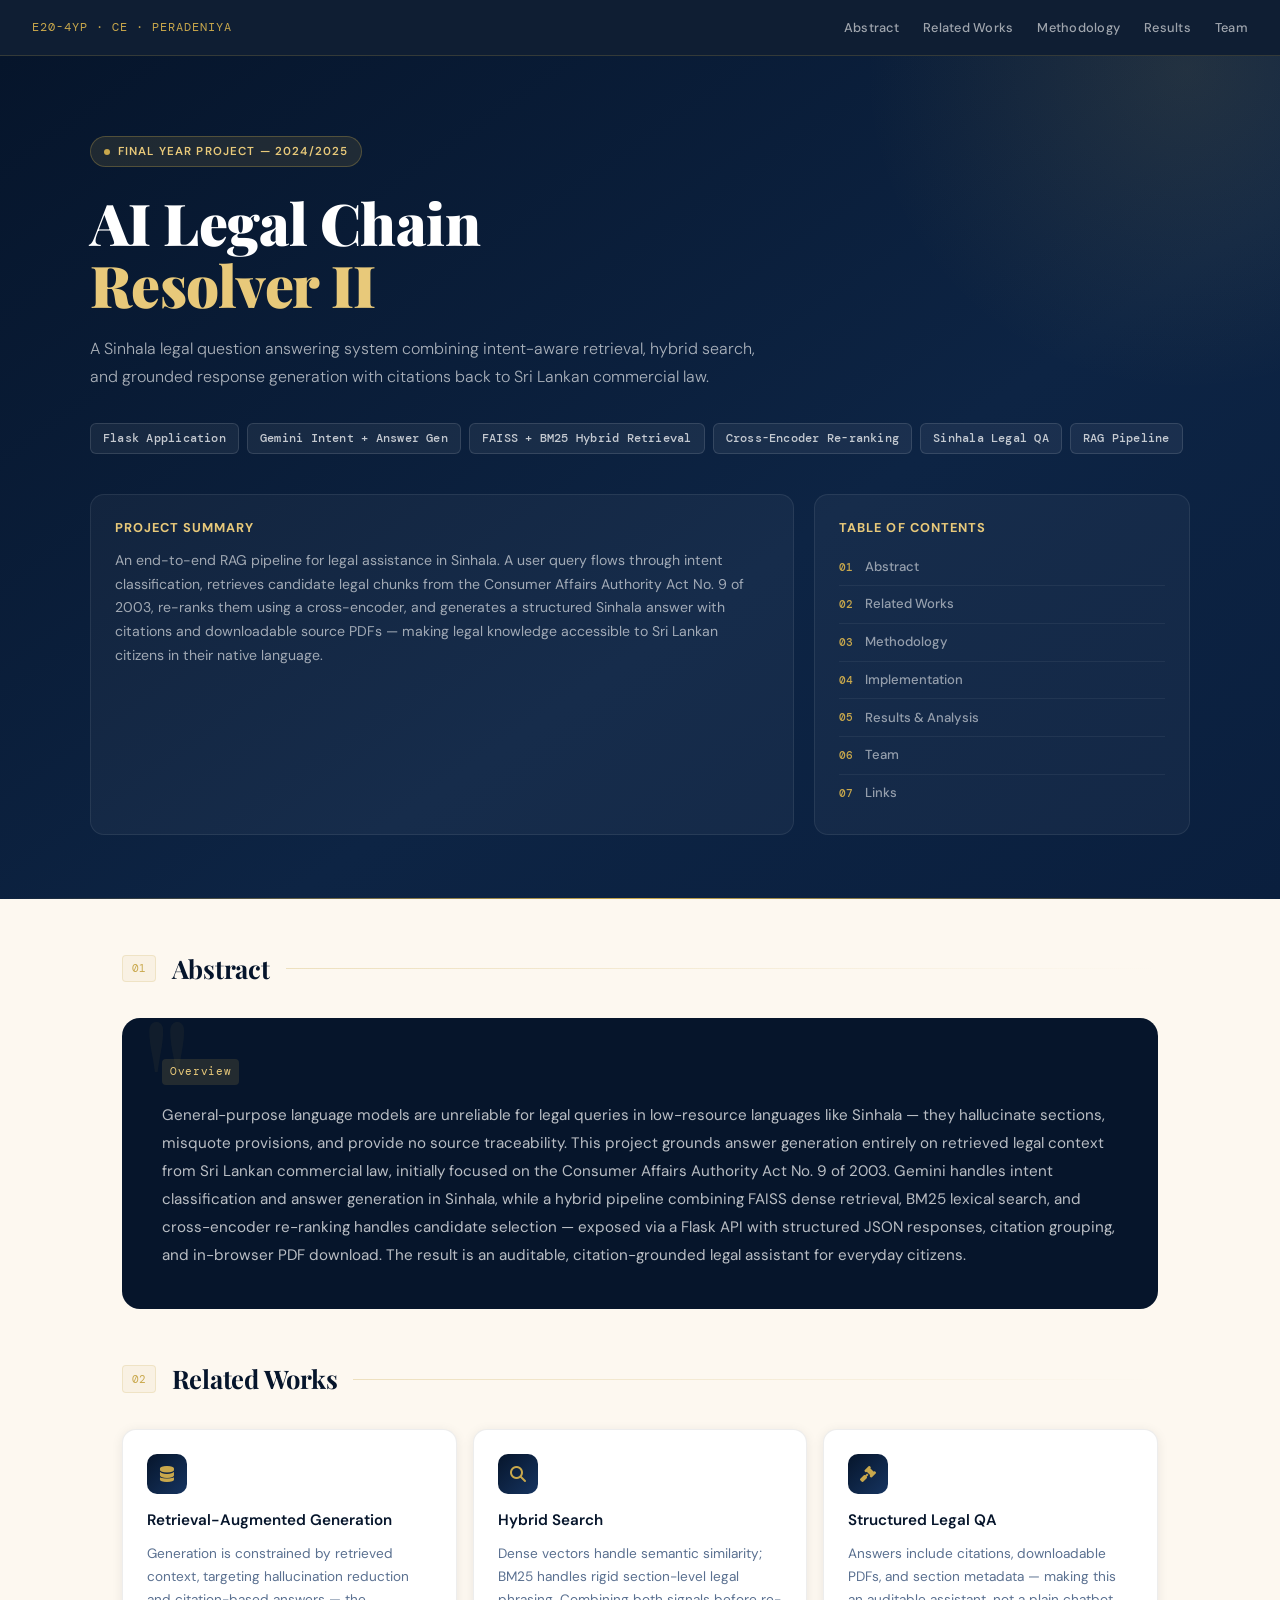
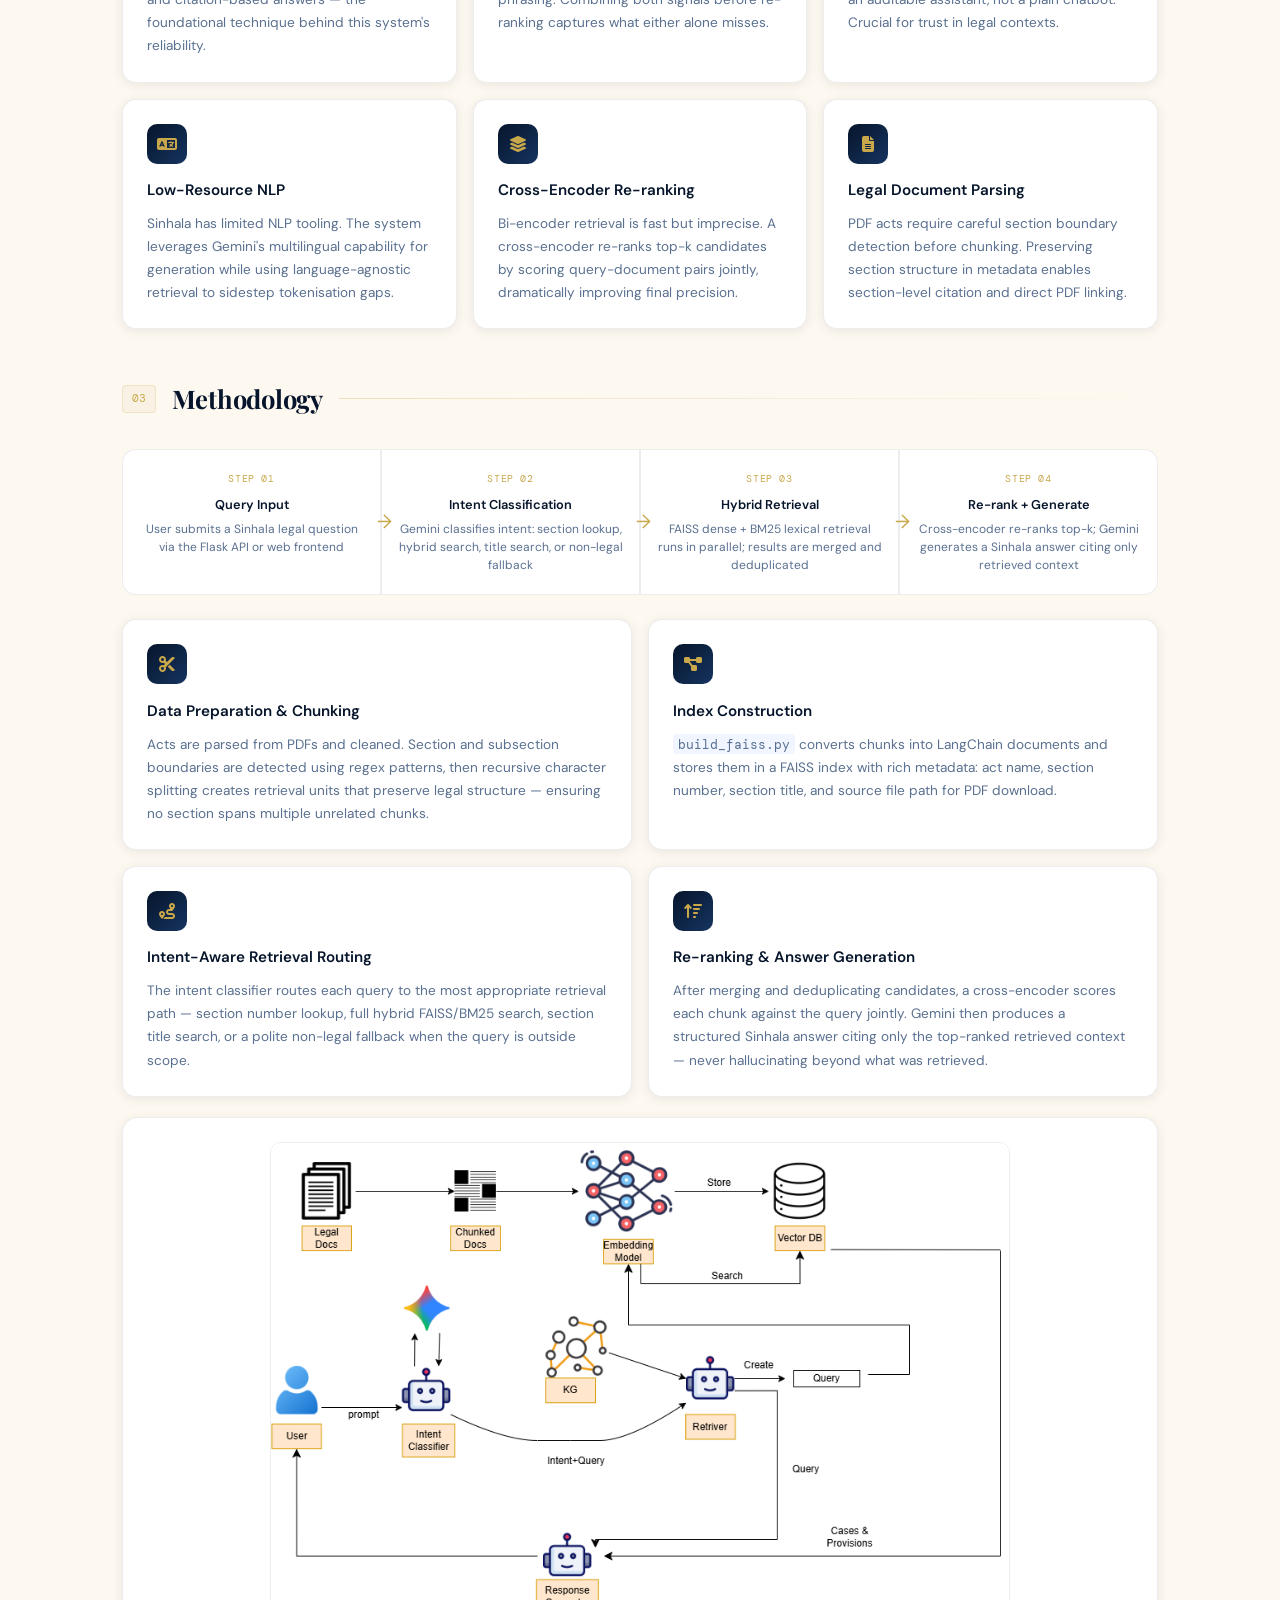
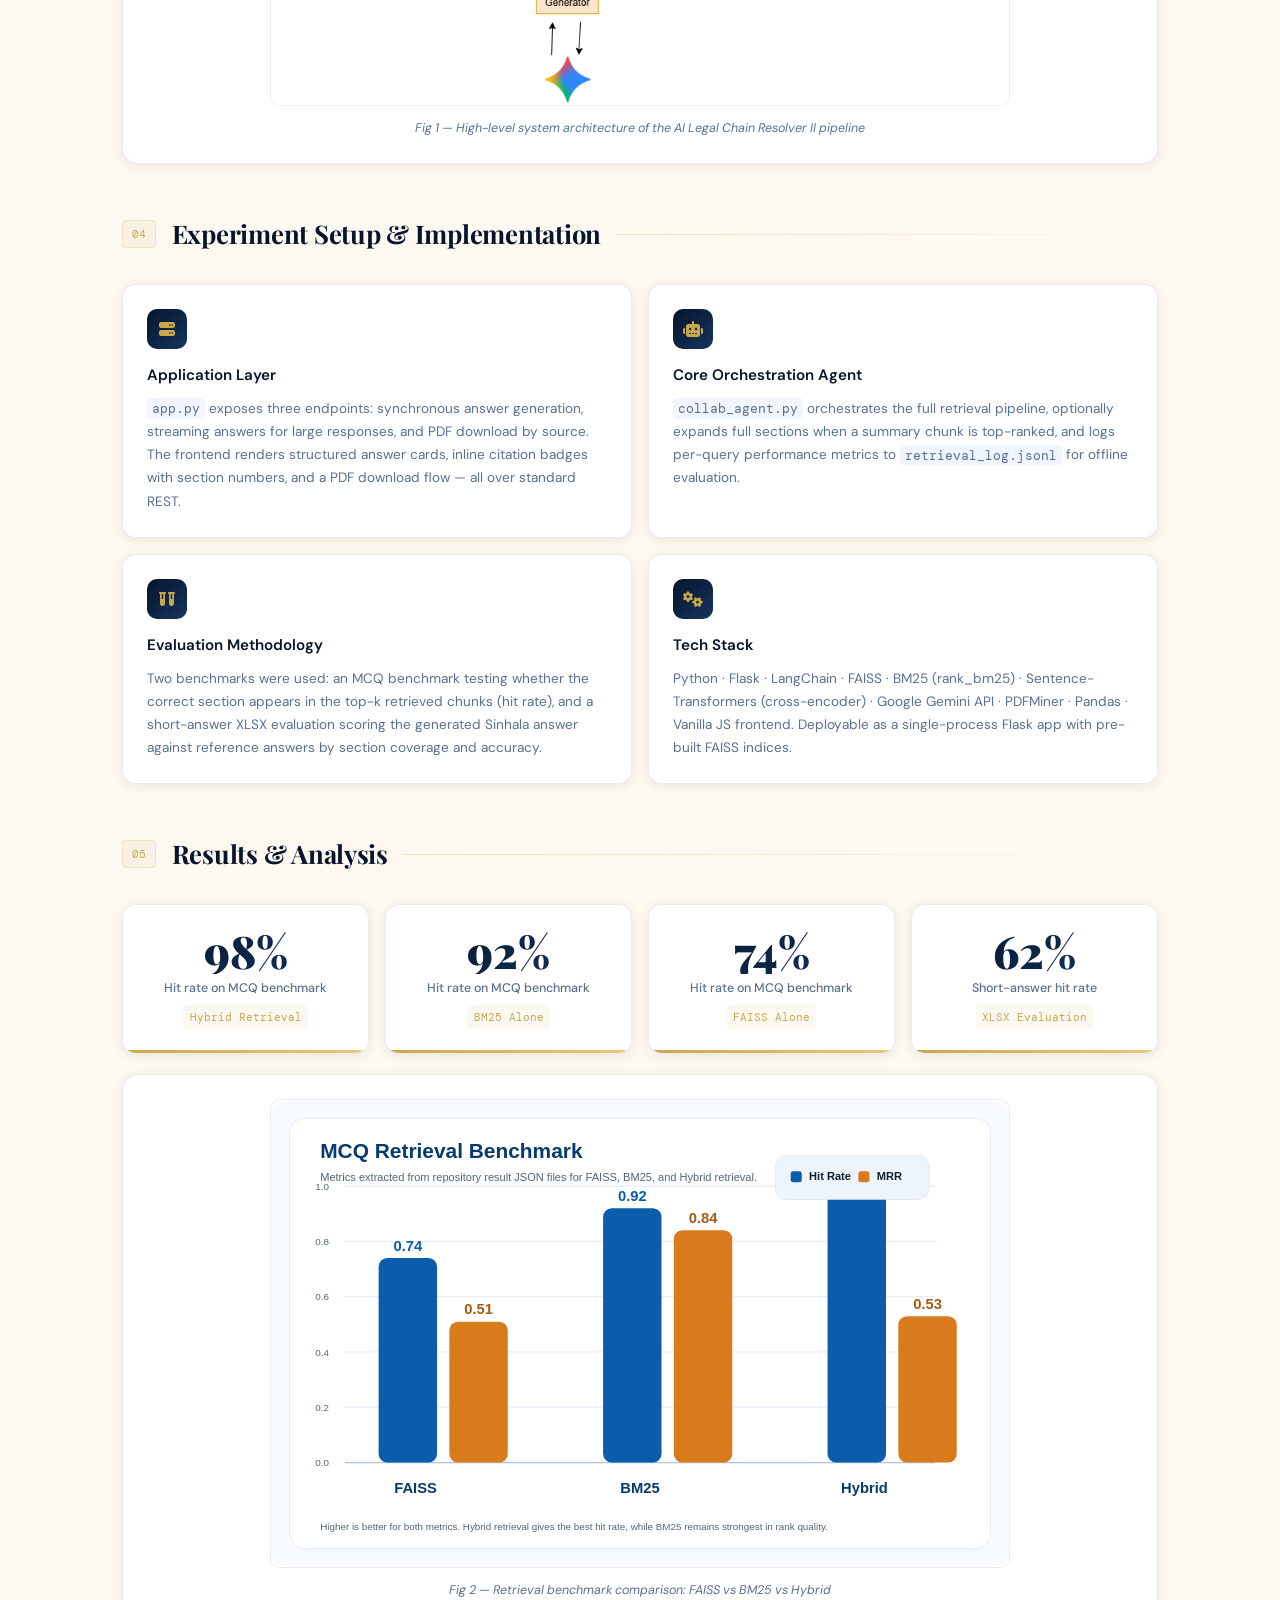
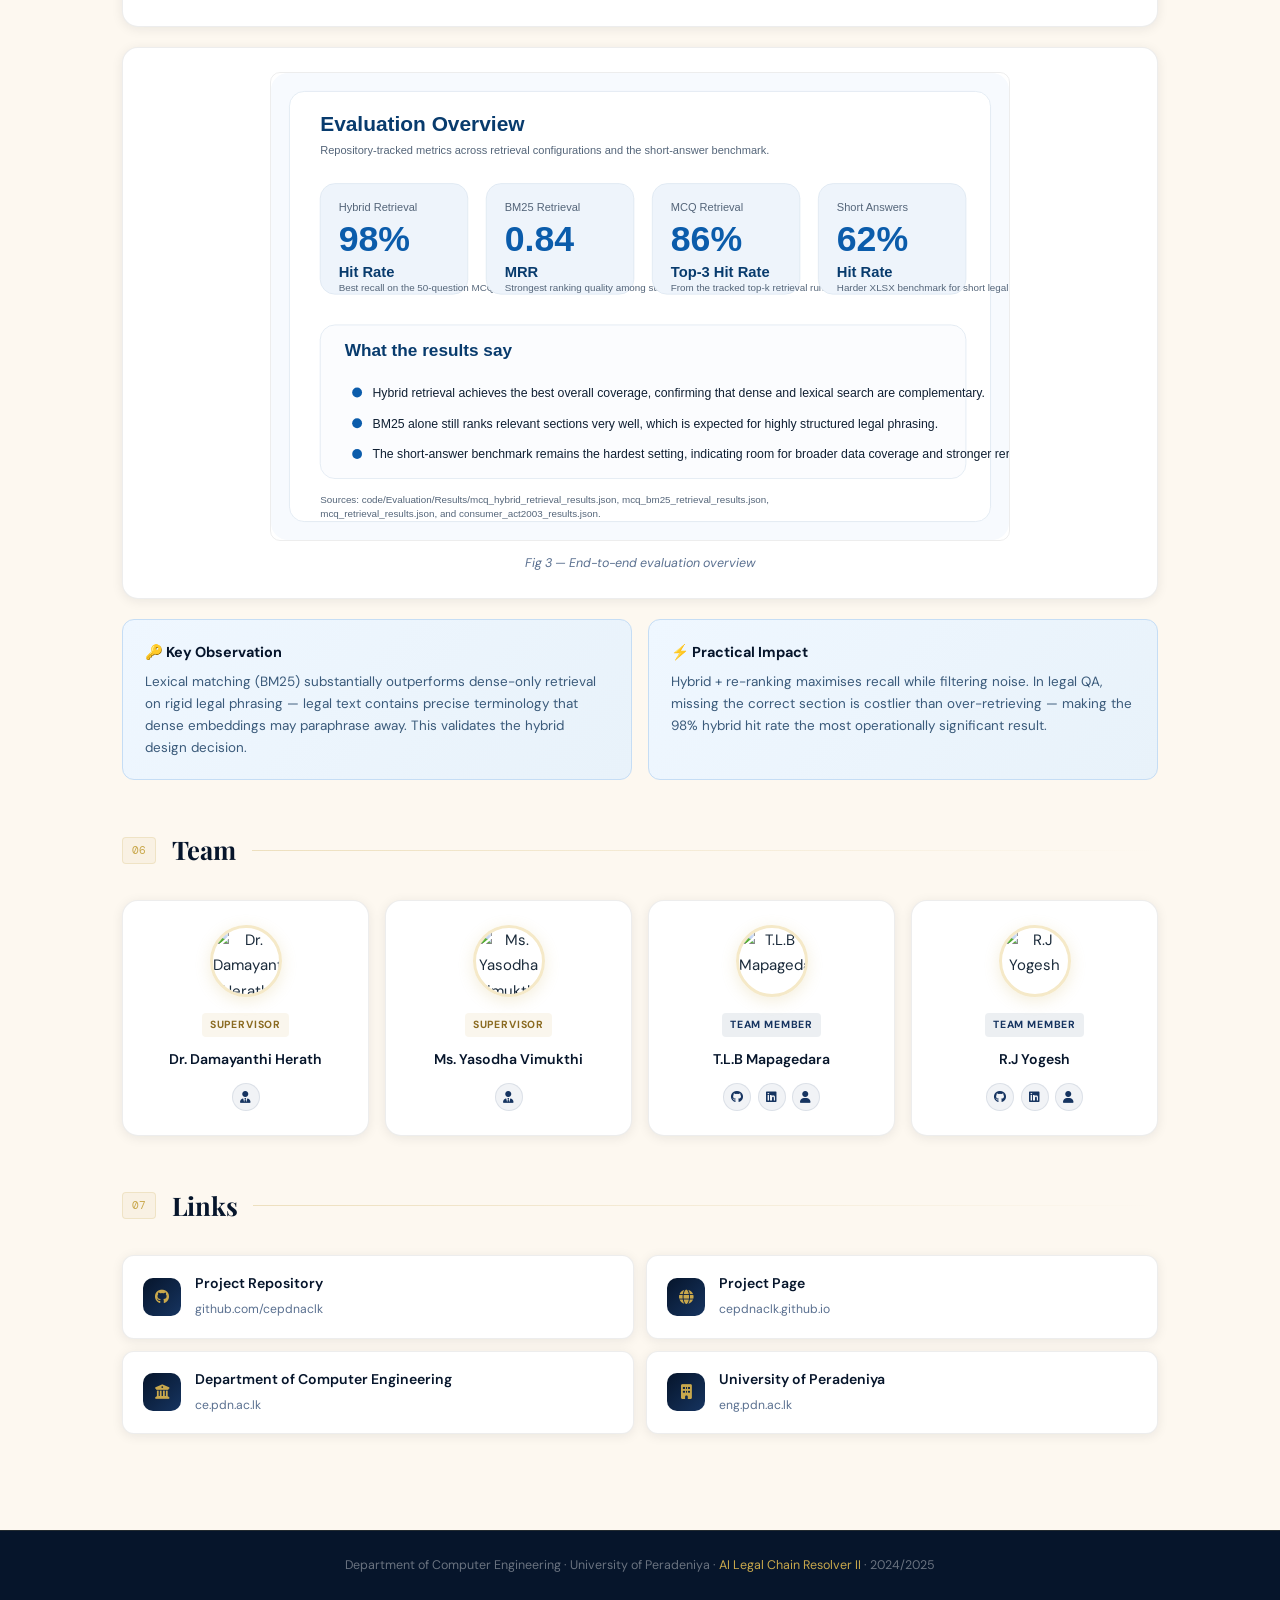
==== docs/index.html @ 1c81066c "Add initial HTML structure and styling for AI Legal Chain Resolver II project documentation" ====
<!DOCTYPE html>
<html lang="en">
<head>
<meta charset="UTF-8" />
<meta name="viewport" content="width=device-width, initial-scale=1.0" />
<title>AI Legal Chain Resolver II</title>
<link rel="preconnect" href="https://fonts.googleapis.com">
<link href="https://fonts.googleapis.com/css2?family=Playfair+Display:wght@700;900&family=DM+Sans:wght@300;400;500;600&family=DM+Mono:wght@400;500&display=swap" rel="stylesheet">
<link rel="stylesheet" href="https://cdnjs.cloudflare.com/ajax/libs/font-awesome/6.5.2/css/all.min.css" crossorigin="anonymous" />
<style>
  *, *::before, *::after { box-sizing: border-box; margin: 0; padding: 0; }

  :root {
    --navy: #06152b;
    --navy-mid: #0d2444;
    --navy-light: #163460;
    --gold: #c9a84c;
    --gold-light: #e8c97a;
    --gold-pale: #f5e9c8;
    --cream: #fdf8f0;
    --white: #ffffff;
    --text: #1a2a3a;
    --muted: #5a7090;
    --border: rgba(201,168,76,0.2);
    --border-light: rgba(201,168,76,0.08);
    --shadow-sm: 0 2px 12px rgba(6,21,43,0.08);
    --shadow-md: 0 8px 32px rgba(6,21,43,0.12);
    --shadow-lg: 0 20px 60px rgba(6,21,43,0.16);
  }

  html { scroll-behavior: smooth; }

  body {
    font-family: 'DM Sans', sans-serif;
    background: var(--cream);
    color: var(--text);
    font-size: 15px;
    line-height: 1.7;
  }

  /* ── NAV ── */
  nav {
    position: sticky; top: 0; z-index: 100;
    background: rgba(6,21,43,0.96);
    backdrop-filter: blur(12px);
    border-bottom: 1px solid var(--border);
    padding: 0 2rem;
    display: flex; align-items: center; justify-content: space-between;
    height: 56px;
  }
  .nav-brand {
    color: var(--gold); font-family: 'DM Mono', monospace;
    font-size: 0.78rem; letter-spacing: 0.08em; text-transform: uppercase;
  }
  .nav-links { display: flex; gap: 1.5rem; list-style: none; }
  .nav-links a {
    color: rgba(255,255,255,0.6); text-decoration: none; font-size: 0.8rem;
    font-weight: 500; letter-spacing: 0.02em; transition: color 0.2s;
  }
  .nav-links a:hover { color: var(--gold-light); }

  /* ── HERO ── */
  .hero {
    background: linear-gradient(145deg, var(--navy) 0%, var(--navy-mid) 60%, #0a1f3e 100%);
    padding: 5rem 2rem 4rem;
    position: relative; overflow: hidden;
  }
  .hero::before {
    content: '';
    position: absolute; top: -40%; right: -20%; width: 700px; height: 700px;
    background: radial-gradient(circle, rgba(201,168,76,0.12) 0%, transparent 65%);
    pointer-events: none;
  }
  .hero::after {
    content: '';
    position: absolute; bottom: 0; left: 0; right: 0; height: 1px;
    background: linear-gradient(90deg, transparent, var(--gold), transparent);
  }
  .hero-inner { max-width: 1100px; margin: 0 auto; position: relative; }
  .eyebrow {
    display: inline-flex; align-items: center; gap: 0.5rem;
    background: rgba(201,168,76,0.12); border: 1px solid rgba(201,168,76,0.3);
    color: var(--gold-light); padding: 0.3rem 0.8rem; border-radius: 999px;
    font-size: 0.72rem; font-weight: 600; letter-spacing: 0.1em; text-transform: uppercase;
    margin-bottom: 1.5rem;
  }
  .eyebrow::before { content: ''; width: 6px; height: 6px; border-radius: 50%; background: var(--gold); display: block; }
  h1 {
    font-family: 'Playfair Display', serif;
    font-size: clamp(2.2rem, 5vw, 3.6rem);
    font-weight: 900; color: var(--white); line-height: 1.08;
    letter-spacing: -0.01em; margin-bottom: 1.2rem;
  }
  h1 em { color: var(--gold-light); font-style: normal; }
  .hero-desc {
    max-width: 680px; color: rgba(255,255,255,0.65); font-size: 1rem;
    font-weight: 300; line-height: 1.75; margin-bottom: 2rem;
  }
  .badge-row { display: flex; flex-wrap: wrap; gap: 0.5rem; margin-bottom: 2.5rem; }
  .badge {
    background: rgba(255,255,255,0.06); border: 1px solid rgba(255,255,255,0.12);
    color: rgba(255,255,255,0.75); padding: 0.3rem 0.75rem; border-radius: 6px;
    font-size: 0.72rem; font-weight: 500; letter-spacing: 0.02em;
    font-family: 'DM Mono', monospace;
  }
  .hero-grid { display: grid; grid-template-columns: 3fr 1.6fr; gap: 1.25rem; }
  .hero-card {
    background: rgba(255,255,255,0.04); border: 1px solid rgba(255,255,255,0.08);
    border-radius: 14px; padding: 1.4rem 1.5rem; backdrop-filter: blur(4px);
  }
  .hero-card h3 { color: var(--gold-light); font-size: 0.8rem; text-transform: uppercase; letter-spacing: 0.08em; margin-bottom: 0.6rem; }
  .hero-card p { color: rgba(255,255,255,0.6); font-size: 0.88rem; line-height: 1.7; }
  .toc-list { list-style: none; padding: 0; }
  .toc-list li { border-bottom: 1px solid rgba(255,255,255,0.06); }
  .toc-list li:last-child { border-bottom: none; }
  .toc-list a {
    display: flex; align-items: center; gap: 0.5rem; padding: 0.45rem 0;
    color: rgba(255,255,255,0.55); text-decoration: none; font-size: 0.82rem;
    transition: color 0.2s; font-weight: 500;
  }
  .toc-list a:hover { color: var(--gold-light); }
  .toc-list a::before {
    content: attr(data-num); color: var(--gold); font-family: 'DM Mono', monospace;
    font-size: 0.68rem; min-width: 18px;
  }

  /* ── MAIN LAYOUT ── */
  main { max-width: 1100px; margin: 0 auto; padding: 3rem 2rem; }
  section { margin-bottom: 3rem; }

  .section-header {
    display: flex; align-items: center; gap: 1rem; margin-bottom: 1.75rem;
  }
  .section-num {
    font-family: 'DM Mono', monospace; font-size: 0.7rem; color: var(--gold);
    background: rgba(201,168,76,0.08); border: 1px solid var(--border);
    padding: 0.2rem 0.55rem; border-radius: 4px;
  }
  h2 {
    font-family: 'Playfair Display', serif; font-size: 1.6rem;
    font-weight: 700; color: var(--navy); letter-spacing: -0.01em;
  }
  .section-line {
    flex: 1; height: 1px;
    background: linear-gradient(90deg, rgba(201,168,76,0.3), transparent);
  }

  /* ── CARDS ── */
  .card {
    background: var(--white); border: 1px solid rgba(0,0,0,0.07);
    border-radius: 14px; padding: 1.5rem; box-shadow: var(--shadow-sm);
    transition: box-shadow 0.2s, transform 0.2s;
  }
  .card:hover { box-shadow: var(--shadow-md); transform: translateY(-2px); }
  .card-icon {
    width: 40px; height: 40px; border-radius: 10px;
    background: linear-gradient(135deg, var(--navy), var(--navy-light));
    display: flex; align-items: center; justify-content: center;
    color: var(--gold); font-size: 1rem; margin-bottom: 0.9rem;
  }
  .card h3 { font-size: 0.95rem; font-weight: 600; color: var(--navy); margin-bottom: 0.5rem; }
  .card p { font-size: 0.85rem; color: var(--muted); line-height: 1.7; }

  .grid-2 { display: grid; grid-template-columns: repeat(2, 1fr); gap: 1rem; }
  .grid-3 { display: grid; grid-template-columns: repeat(3, 1fr); gap: 1rem; }

  /* ── ABSTRACT ── */
  .abstract-block {
    background: var(--navy); border-radius: 18px; padding: 2.5rem;
    position: relative; overflow: hidden;
  }
  .abstract-block::before {
    content: '"'; font-family: 'Playfair Display', serif; font-size: 12rem;
    color: rgba(201,168,76,0.06); position: absolute; top: -2rem; left: 1rem;
    line-height: 1; pointer-events: none;
  }
  .abstract-block p { color: rgba(255,255,255,0.72); font-size: 0.95rem; line-height: 1.85; position: relative; }
  .abstract-tag {
    display: inline-block; background: rgba(201,168,76,0.15); color: var(--gold-light);
    font-size: 0.7rem; font-family: 'DM Mono', monospace; padding: 0.2rem 0.5rem;
    border-radius: 4px; margin-bottom: 1rem; letter-spacing: 0.06em;
  }

  /* ── METRICS ── */
  .metrics-grid { display: grid; grid-template-columns: repeat(4, 1fr); gap: 1rem; }
  .metric-card {
    background: var(--white); border: 1px solid rgba(0,0,0,0.07);
    border-radius: 14px; padding: 1.5rem 1.25rem; text-align: center;
    box-shadow: var(--shadow-sm); position: relative; overflow: hidden;
  }
  .metric-card::after {
    content: ''; position: absolute; bottom: 0; left: 0; right: 0; height: 3px;
    background: linear-gradient(90deg, var(--gold), var(--gold-light));
  }
  .metric-card .num {
    font-family: 'Playfair Display', serif; font-size: 2.8rem; font-weight: 900;
    color: var(--navy); line-height: 1; margin-bottom: 0.4rem;
    background: linear-gradient(135deg, var(--navy), var(--navy-light));
    -webkit-background-clip: text; -webkit-text-fill-color: transparent;
  }
  .metric-card .label { font-size: 0.78rem; color: var(--muted); line-height: 1.4; font-weight: 500; }
  .metric-card .method {
    margin-top: 0.5rem; font-size: 0.68rem; font-family: 'DM Mono', monospace;
    color: var(--gold); background: rgba(201,168,76,0.08);
    padding: 0.15rem 0.4rem; border-radius: 4px; display: inline-block;
  }

  /* ── ARCHITECTURE FIGURE ── */
  .figure-block {
    background: var(--white); border: 1px solid rgba(0,0,0,0.07);
    border-radius: 16px; padding: 1.5rem; box-shadow: var(--shadow-sm); margin-top: 1.25rem;
  }
  .figure-block img {
    display: block; width: 75%; margin: 0 auto; border-radius: 10px;
    border: 1px solid rgba(0,0,0,0.07);
  }
  .figure-block figcaption {
    text-align: center; margin-top: 0.75rem; font-size: 0.78rem; color: var(--muted);
    font-style: italic;
  }

  /* ── RESULT CALLOUTS ── */
  .result-callout {
    background: linear-gradient(135deg, #eff7ff, #e8f2fa);
    border: 1px solid #c5ddf5; border-radius: 12px; padding: 1.25rem 1.4rem;
  }
  .result-callout strong { display: block; color: var(--navy); font-size: 0.9rem; margin-bottom: 0.4rem; }
  .result-callout p { font-size: 0.84rem; color: #3a5a7a; line-height: 1.65; }

  /* ── PIPELINE STEPS ── */
  .pipeline {
    display: grid; grid-template-columns: repeat(4, 1fr); gap: 0; position: relative;
    margin: 1.5rem 0;
  }
  .pipeline-step {
    background: var(--white); border: 1px solid rgba(0,0,0,0.07);
    padding: 1.25rem 1rem; position: relative; text-align: center;
    transition: background 0.2s;
  }
  .pipeline-step:first-child { border-radius: 14px 0 0 14px; }
  .pipeline-step:last-child { border-radius: 0 14px 14px 0; }
  .pipeline-step:not(:last-child)::after {
    content: '→'; position: absolute; right: -12px; top: 50%; transform: translateY(-50%);
    color: var(--gold); font-size: 1.2rem; z-index: 2;
  }
  .step-num {
    font-family: 'DM Mono', monospace; font-size: 0.65rem; color: var(--gold);
    display: block; margin-bottom: 0.4rem; letter-spacing: 0.06em;
  }
  .pipeline-step h4 { font-size: 0.8rem; color: var(--navy); font-weight: 600; margin-bottom: 0.3rem; }
  .pipeline-step p { font-size: 0.75rem; color: var(--muted); line-height: 1.5; }

  /* ── TEAM ── */
  .team-grid { display: grid; grid-template-columns: repeat(4, 1fr); gap: 1rem; }
  .team-card {
    background: var(--white); border: 1px solid rgba(0,0,0,0.07);
    border-radius: 16px; padding: 1.5rem 1rem; text-align: center;
    box-shadow: var(--shadow-sm); transition: box-shadow 0.2s, transform 0.2s;
  }
  .team-card:hover { box-shadow: var(--shadow-md); transform: translateY(-3px); }
  .team-photo {
    width: 72px; height: 72px; border-radius: 50%; object-fit: cover;
    border: 3px solid var(--gold-pale); display: block; margin: 0 auto 0.9rem;
    box-shadow: 0 4px 16px rgba(201,168,76,0.2);
  }
  .supervisor-badge {
    display: inline-block; background: rgba(201,168,76,0.1); color: #8a6a20;
    font-size: 0.65rem; font-weight: 700; letter-spacing: 0.08em; text-transform: uppercase;
    padding: 0.2rem 0.5rem; border-radius: 4px; margin-bottom: 0.4rem;
  }
  .member-badge {
    display: inline-block; background: rgba(22,52,96,0.08); color: var(--navy-light);
    font-size: 0.65rem; font-weight: 700; letter-spacing: 0.08em; text-transform: uppercase;
    padding: 0.2rem 0.5rem; border-radius: 4px; margin-bottom: 0.4rem;
  }
  .team-card .name { font-size: 0.88rem; font-weight: 600; color: var(--navy); margin: 0.25rem 0 0.7rem; }
  .social-links { display: flex; justify-content: center; gap: 0.4rem; }
  .social-icon {
    width: 28px; height: 28px; display: inline-flex; align-items: center; justify-content: center;
    border-radius: 50%; background: rgba(22,52,96,0.06); border: 1px solid rgba(22,52,96,0.1);
    color: var(--navy-light); text-decoration: none; font-size: 0.75rem; transition: background 0.2s, color 0.2s;
  }
  .social-icon:hover { background: var(--navy); color: var(--gold); }

  /* ── LINKS ── */
  .links-grid { display: grid; grid-template-columns: repeat(2, 1fr); gap: 0.75rem; }
  .link-card {
    display: flex; align-items: center; gap: 0.85rem; padding: 1rem 1.25rem;
    background: var(--white); border: 1px solid rgba(0,0,0,0.07); border-radius: 12px;
    text-decoration: none; box-shadow: var(--shadow-sm);
    transition: box-shadow 0.2s, border-color 0.2s, transform 0.2s;
  }
  .link-card:hover { box-shadow: var(--shadow-md); border-color: var(--gold); transform: translateY(-1px); }
  .link-icon {
    width: 38px; height: 38px; border-radius: 10px; flex-shrink: 0;
    background: linear-gradient(135deg, var(--navy), var(--navy-light));
    display: flex; align-items: center; justify-content: center;
    color: var(--gold); font-size: 0.9rem;
  }
  .link-text strong { display: block; color: var(--navy); font-size: 0.88rem; font-weight: 600; }
  .link-text span { color: var(--muted); font-size: 0.76rem; }

  /* ── FOOTER ── */
  footer {
    background: var(--navy); color: rgba(255,255,255,0.4); text-align: center;
    padding: 1.5rem; font-size: 0.78rem;
    border-top: 1px solid rgba(201,168,76,0.15);
  }
  footer span { color: var(--gold); }

  /* ── RESPONSIVE ── */
  @media (max-width: 900px) {
    .hero-grid, .grid-2, .grid-3, .metrics-grid, .team-grid { grid-template-columns: 1fr; }
    .pipeline { grid-template-columns: 1fr 1fr; }
    .pipeline-step:nth-child(2) { border-radius: 0; }
    .pipeline-step:nth-child(3) { border-radius: 0; }
    .pipeline-step:nth-child(2)::after { display: none; }
    .links-grid { grid-template-columns: 1fr; }
    nav .nav-links { display: none; }
    h1 { font-size: 2rem; }
  }

  /* ── ANIMATIONS ── */
  @keyframes fadeUp {
    from { opacity: 0; transform: translateY(20px); }
    to { opacity: 1; transform: translateY(0); }
  }
  .hero-inner > * { animation: fadeUp 0.6s ease both; }
  .hero-inner > *:nth-child(1) { animation-delay: 0.1s; }
  .hero-inner > *:nth-child(2) { animation-delay: 0.2s; }
  .hero-inner > *:nth-child(3) { animation-delay: 0.3s; }
  .hero-inner > *:nth-child(4) { animation-delay: 0.4s; }
  .hero-inner > *:nth-child(5) { animation-delay: 0.5s; }
</style>
</head>
<body>

<!-- NAV -->
<nav>
  <span class="nav-brand">e20-4yp · CE · Peradeniya</span>
  <ul class="nav-links">
    <li><a href="#abstract">Abstract</a></li>
    <li><a href="#related-works">Related Works</a></li>
    <li><a href="#methodology">Methodology</a></li>
    <li><a href="#results">Results</a></li>
    <li><a href="#team">Team</a></li>
  </ul>
</nav>

<!-- HERO -->
<header class="hero">
  <div class="hero-inner">
    <span class="eyebrow">Final Year Project — 2024/2025</span>
    <h1>AI Legal Chain<br><em>Resolver II</em></h1>
    <p class="hero-desc">
      A Sinhala legal question answering system combining intent-aware retrieval,
      hybrid search, and grounded response generation with citations back to Sri Lankan commercial law.
    </p>
    <div class="badge-row">
      <span class="badge">Flask Application</span>
      <span class="badge">Gemini Intent + Answer Gen</span>
      <span class="badge">FAISS + BM25 Hybrid Retrieval</span>
      <span class="badge">Cross-Encoder Re-ranking</span>
      <span class="badge">Sinhala Legal QA</span>
      <span class="badge">RAG Pipeline</span>
    </div>
    <div class="hero-grid">
      <div class="hero-card">
        <h3>Project Summary</h3>
        <p>
          An end-to-end RAG pipeline for legal assistance in Sinhala. A user query flows through
          intent classification, retrieves candidate legal chunks from the Consumer Affairs Authority
          Act No. 9 of 2003, re-ranks them using a cross-encoder, and generates a structured Sinhala
          answer with citations and downloadable source PDFs — making legal knowledge accessible to
          Sri Lankan citizens in their native language.
        </p>
      </div>
      <div class="hero-card">
        <h3>Table of Contents</h3>
        <ul class="toc-list">
          <li><a href="#abstract" data-num="01">Abstract</a></li>
          <li><a href="#related-works" data-num="02">Related Works</a></li>
          <li><a href="#methodology" data-num="03">Methodology</a></li>
          <li><a href="#implementation" data-num="04">Implementation</a></li>
          <li><a href="#results" data-num="05">Results & Analysis</a></li>
          <li><a href="#team" data-num="06">Team</a></li>
          <li><a href="#links" data-num="07">Links</a></li>
        </ul>
      </div>
    </div>
  </div>
</header>

<main>

  <!-- ABSTRACT -->
  <section id="abstract">
    <div class="section-header">
      <span class="section-num">01</span>
      <h2>Abstract</h2>
      <div class="section-line"></div>
    </div>
    <div class="abstract-block">
      <span class="abstract-tag">Overview</span>
      <p>
        General-purpose language models are unreliable for legal queries in low-resource languages
        like Sinhala — they hallucinate sections, misquote provisions, and provide no source traceability.
        This project grounds answer generation entirely on retrieved legal context from Sri Lankan
        commercial law, initially focused on the Consumer Affairs Authority Act No. 9 of 2003.
        Gemini handles intent classification and answer generation in Sinhala, while a hybrid pipeline
        combining FAISS dense retrieval, BM25 lexical search, and cross-encoder re-ranking handles
        candidate selection — exposed via a Flask API with structured JSON responses, citation grouping,
        and in-browser PDF download. The result is an auditable, citation-grounded legal assistant
        for everyday citizens.
      </p>
    </div>
  </section>

  <!-- RELATED WORKS -->
  <section id="related-works">
    <div class="section-header">
      <span class="section-num">02</span>
      <h2>Related Works</h2>
      <div class="section-line"></div>
    </div>
    <div class="grid-3">
      <div class="card">
        <div class="card-icon"><i class="fas fa-database"></i></div>
        <h3>Retrieval-Augmented Generation</h3>
        <p>Generation is constrained by retrieved context, targeting hallucination reduction and citation-based answers — the foundational technique behind this system's reliability.</p>
      </div>
      <div class="card">
        <div class="card-icon"><i class="fas fa-search"></i></div>
        <h3>Hybrid Search</h3>
        <p>Dense vectors handle semantic similarity; BM25 handles rigid section-level legal phrasing. Combining both signals before re-ranking captures what either alone misses.</p>
      </div>
      <div class="card">
        <div class="card-icon"><i class="fas fa-gavel"></i></div>
        <h3>Structured Legal QA</h3>
        <p>Answers include citations, downloadable PDFs, and section metadata — making this an auditable assistant, not a plain chatbot. Crucial for trust in legal contexts.</p>
      </div>
      <div class="card">
        <div class="card-icon"><i class="fas fa-language"></i></div>
        <h3>Low-Resource NLP</h3>
        <p>Sinhala has limited NLP tooling. The system leverages Gemini's multilingual capability for generation while using language-agnostic retrieval to sidestep tokenisation gaps.</p>
      </div>
      <div class="card">
        <div class="card-icon"><i class="fas fa-layer-group"></i></div>
        <h3>Cross-Encoder Re-ranking</h3>
        <p>Bi-encoder retrieval is fast but imprecise. A cross-encoder re-ranks top-k candidates by scoring query-document pairs jointly, dramatically improving final precision.</p>
      </div>
      <div class="card">
        <div class="card-icon"><i class="fas fa-file-alt"></i></div>
        <h3>Legal Document Parsing</h3>
        <p>PDF acts require careful section boundary detection before chunking. Preserving section structure in metadata enables section-level citation and direct PDF linking.</p>
      </div>
    </div>
  </section>

  <!-- METHODOLOGY -->
  <section id="methodology">
    <div class="section-header">
      <span class="section-num">03</span>
      <h2>Methodology</h2>
      <div class="section-line"></div>
    </div>

    <div class="pipeline">
      <div class="pipeline-step">
        <span class="step-num">STEP 01</span>
        <h4>Query Input</h4>
        <p>User submits a Sinhala legal question via the Flask API or web frontend</p>
      </div>
      <div class="pipeline-step">
        <span class="step-num">STEP 02</span>
        <h4>Intent Classification</h4>
        <p>Gemini classifies intent: section lookup, hybrid search, title search, or non-legal fallback</p>
      </div>
      <div class="pipeline-step">
        <span class="step-num">STEP 03</span>
        <h4>Hybrid Retrieval</h4>
        <p>FAISS dense + BM25 lexical retrieval runs in parallel; results are merged and deduplicated</p>
      </div>
      <div class="pipeline-step">
        <span class="step-num">STEP 04</span>
        <h4>Re-rank + Generate</h4>
        <p>Cross-encoder re-ranks top-k; Gemini generates a Sinhala answer citing only retrieved context</p>
      </div>
    </div>

    <div class="grid-2" style="margin-top: 1rem;">
      <div class="card">
        <div class="card-icon"><i class="fas fa-cut"></i></div>
        <h3>Data Preparation & Chunking</h3>
        <p>
          Acts are parsed from PDFs and cleaned. Section and subsection boundaries are detected
          using regex patterns, then recursive character splitting creates retrieval units that
          preserve legal structure — ensuring no section spans multiple unrelated chunks.
        </p>
      </div>
      <div class="card">
        <div class="card-icon"><i class="fas fa-project-diagram"></i></div>
        <h3>Index Construction</h3>
        <p>
          <code style="background:#f0f5ff;padding:0.1rem 0.3rem;border-radius:4px;font-family:'DM Mono',monospace;font-size:0.8rem;">build_faiss.py</code>
          converts chunks into LangChain documents and stores them in a FAISS index with rich metadata:
          act name, section number, section title, and source file path for PDF download.
        </p>
      </div>
      <div class="card">
        <div class="card-icon"><i class="fas fa-route"></i></div>
        <h3>Intent-Aware Retrieval Routing</h3>
        <p>
          The intent classifier routes each query to the most appropriate retrieval path —
          section number lookup, full hybrid FAISS/BM25 search, section title search, or
          a polite non-legal fallback when the query is outside scope.
        </p>
      </div>
      <div class="card">
        <div class="card-icon"><i class="fas fa-sort-amount-up"></i></div>
        <h3>Re-ranking & Answer Generation</h3>
        <p>
          After merging and deduplicating candidates, a cross-encoder scores each chunk against
          the query jointly. Gemini then produces a structured Sinhala answer citing only the
          top-ranked retrieved context — never hallucinating beyond what was retrieved.
        </p>
      </div>
    </div>

    <figure class="figure-block" style="margin-top: 1.25rem;">
      <img src="./images/FYP.png" alt="High-level system architecture diagram" loading="lazy" />
      <figcaption>Fig 1 — High-level system architecture of the AI Legal Chain Resolver II pipeline</figcaption>
    </figure>
  </section>

  <!-- IMPLEMENTATION -->
  <section id="implementation">
    <div class="section-header">
      <span class="section-num">04</span>
      <h2>Experiment Setup & Implementation</h2>
      <div class="section-line"></div>
    </div>
    <div class="grid-2">
      <div class="card">
        <div class="card-icon"><i class="fas fa-server"></i></div>
        <h3>Application Layer</h3>
        <p>
          <code style="background:#f0f5ff;padding:0.1rem 0.3rem;border-radius:4px;font-family:'DM Mono',monospace;font-size:0.8rem;">app.py</code>
          exposes three endpoints: synchronous answer generation, streaming answers for large responses,
          and PDF download by source. The frontend renders structured answer cards, inline citation
          badges with section numbers, and a PDF download flow — all over standard REST.
        </p>
      </div>
      <div class="card">
        <div class="card-icon"><i class="fas fa-robot"></i></div>
        <h3>Core Orchestration Agent</h3>
        <p>
          <code style="background:#f0f5ff;padding:0.1rem 0.3rem;border-radius:4px;font-family:'DM Mono',monospace;font-size:0.8rem;">collab_agent.py</code>
          orchestrates the full retrieval pipeline, optionally expands full sections when a summary
          chunk is top-ranked, and logs per-query performance metrics to
          <code style="background:#f0f5ff;padding:0.1rem 0.3rem;border-radius:4px;font-family:'DM Mono',monospace;font-size:0.8rem;">retrieval_log.jsonl</code>
          for offline evaluation.
        </p>
      </div>
      <div class="card">
        <div class="card-icon"><i class="fas fa-vials"></i></div>
        <h3>Evaluation Methodology</h3>
        <p>
          Two benchmarks were used: an MCQ benchmark testing whether the correct section appears
          in the top-k retrieved chunks (hit rate), and a short-answer XLSX evaluation scoring
          the generated Sinhala answer against reference answers by section coverage and accuracy.
        </p>
      </div>
      <div class="card">
        <div class="card-icon"><i class="fas fa-cogs"></i></div>
        <h3>Tech Stack</h3>
        <p>
          Python · Flask · LangChain · FAISS · BM25 (rank_bm25) · Sentence-Transformers
          (cross-encoder) · Google Gemini API · PDFMiner · Pandas · Vanilla JS frontend.
          Deployable as a single-process Flask app with pre-built FAISS indices.
        </p>
      </div>
    </div>
  </section>

  <!-- RESULTS -->
  <section id="results">
    <div class="section-header">
      <span class="section-num">05</span>
      <h2>Results & Analysis</h2>
      <div class="section-line"></div>
    </div>

    <div class="metrics-grid">
      <div class="metric-card">
        <div class="num">98%</div>
        <div class="label">Hit rate on MCQ benchmark</div>
        <div class="method">Hybrid Retrieval</div>
      </div>
      <div class="metric-card">
        <div class="num">92%</div>
        <div class="label">Hit rate on MCQ benchmark</div>
        <div class="method">BM25 Alone</div>
      </div>
      <div class="metric-card">
        <div class="num">74%</div>
        <div class="label">Hit rate on MCQ benchmark</div>
        <div class="method">FAISS Alone</div>
      </div>
      <div class="metric-card">
        <div class="num">62%</div>
        <div class="label">Short-answer hit rate</div>
        <div class="method">XLSX Evaluation</div>
      </div>
    </div>

    <figure class="figure-block">
      <img src="./images/retrieval-benchmark.svg" alt="Retrieval benchmark comparison" loading="lazy" />
      <figcaption>Fig 2 — Retrieval benchmark comparison: FAISS vs BM25 vs Hybrid</figcaption>
    </figure>
    <figure class="figure-block">
      <img src="./images/evaluation-overview.svg" alt="Evaluation overview" loading="lazy" />
      <figcaption>Fig 3 — End-to-end evaluation overview</figcaption>
    </figure>

    <div class="grid-2" style="margin-top: 1.25rem;">
      <div class="result-callout">
        <strong>🔑 Key Observation</strong>
        <p>
          Lexical matching (BM25) substantially outperforms dense-only retrieval on rigid legal
          phrasing — legal text contains precise terminology that dense embeddings may paraphrase
          away. This validates the hybrid design decision.
        </p>
      </div>
      <div class="result-callout">
        <strong>⚡ Practical Impact</strong>
        <p>
          Hybrid + re-ranking maximises recall while filtering noise. In legal QA, missing the
          correct section is costlier than over-retrieving — making the 98% hybrid hit rate the
          most operationally significant result.
        </p>
      </div>
    </div>
  </section>

  <!-- TEAM -->
  <section id="team">
    <div class="section-header">
      <span class="section-num">06</span>
      <h2>Team</h2>
      <div class="section-line"></div>
    </div>
    <div class="team-grid">

      <div class="team-card">
        <img src="https://people.ce.pdn.ac.lk/images/staff/academic-staff/damayanthi-herath.jpg" alt="Dr. Damayanthi Herath" class="team-photo" loading="lazy" />
        <span class="supervisor-badge">Supervisor</span>
        <p class="name">Dr. Damayanthi Herath</p>
        <div class="social-links">
          <a href="https://people.ce.pdn.ac.lk/staff/academic/damayanthi-herath/" target="_blank" rel="noopener" class="social-icon" title="Profile"><i class="fas fa-user-tie"></i></a>
        </div>
      </div>

      <div class="team-card">
        <img src="https://people.ce.pdn.ac.lk/images/staff/academic-staff/yasodha-vimukthi.jpeg" alt="Ms. Yasodha Vimukthi" class="team-photo" loading="lazy" />
        <span class="supervisor-badge">Supervisor</span>
        <p class="name">Ms. Yasodha Vimukthi</p>
        <div class="social-links">
          <a href="https://people.ce.pdn.ac.lk/staff/academic/yasodha-vimukthi/" target="_blank" rel="noopener" class="social-icon" title="Profile"><i class="fas fa-user-tie"></i></a>
        </div>
      </div>

      <div class="team-card">
        <img src="https://avatars.githubusercontent.com/u/150885177?v=4" alt="T.L.B Mapagedara" class="team-photo" loading="lazy" />
        <span class="member-badge">Team Member</span>
        <p class="name">T.L.B Mapagedara</p>
        <div class="social-links">
          <a href="https://github.com/Tharindu09" target="_blank" rel="noopener" class="social-icon"><i class="fab fa-github"></i></a>
          <a href="https://www.linkedin.com/in/tharindu-mapagedara-6119572a0/" target="_blank" rel="noopener" class="social-icon"><i class="fab fa-linkedin"></i></a>
          <a href="https://people.ce.pdn.ac.lk/students/e20/248/" target="_blank" rel="noopener" class="social-icon"><i class="fas fa-user"></i></a>
        </div>
      </div>

      <div class="team-card">
        <img src="https://people.ce.pdn.ac.lk/images/students/e20/e20453.jpg" alt="R.J Yogesh" class="team-photo" loading="lazy" />
        <span class="member-badge">Team Member</span>
        <p class="name">R.J Yogesh</p>
        <div class="social-links">
          <a href="https://github.com/janithyogesh" target="_blank" rel="noopener" class="social-icon"><i class="fab fa-github"></i></a>
          <a href="https://www.linkedin.com/in/janith-rathuge-6242a7260" target="_blank" rel="noopener" class="social-icon"><i class="fab fa-linkedin"></i></a>
          <a href="https://people.ce.pdn.ac.lk/students/e20/453/" target="_blank" rel="noopener" class="social-icon"><i class="fas fa-user"></i></a>
        </div>
      </div>

    </div>
  </section>

  <!-- LINKS -->
  <section id="links">
    <div class="section-header">
      <span class="section-num">07</span>
      <h2>Links</h2>
      <div class="section-line"></div>
    </div>
    <div class="links-grid">
      <a href="https://github.com/cepdnaclk/e20-4yp-AI-legal-chain-resolver-II" target="_blank" rel="noopener" class="link-card">
        <div class="link-icon"><i class="fab fa-github"></i></div>
        <div class="link-text">
          <strong>Project Repository</strong>
          <span>github.com/cepdnaclk</span>
        </div>
      </a>
      <a href="https://cepdnaclk.github.io/e20-4yp-AI-legal-chain-resolver-II/" target="_blank" rel="noopener" class="link-card">
        <div class="link-icon"><i class="fas fa-globe"></i></div>
        <div class="link-text">
          <strong>Project Page</strong>
          <span>cepdnaclk.github.io</span>
        </div>
      </a>
      <a href="https://www.ce.pdn.ac.lk/" target="_blank" rel="noopener" class="link-card">
        <div class="link-icon"><i class="fas fa-university"></i></div>
        <div class="link-text">
          <strong>Department of Computer Engineering</strong>
          <span>ce.pdn.ac.lk</span>
        </div>
      </a>
      <a href="https://eng.pdn.ac.lk/" target="_blank" rel="noopener" class="link-card">
        <div class="link-icon"><i class="fas fa-building"></i></div>
        <div class="link-text">
          <strong>University of Peradeniya</strong>
          <span>eng.pdn.ac.lk</span>
        </div>
      </a>
    </div>
  </section>

</main>

<footer>
  Department of Computer Engineering · University of Peradeniya ·
  <span>AI Legal Chain Resolver II</span> · 2024/2025
</footer>

</body>
</html>
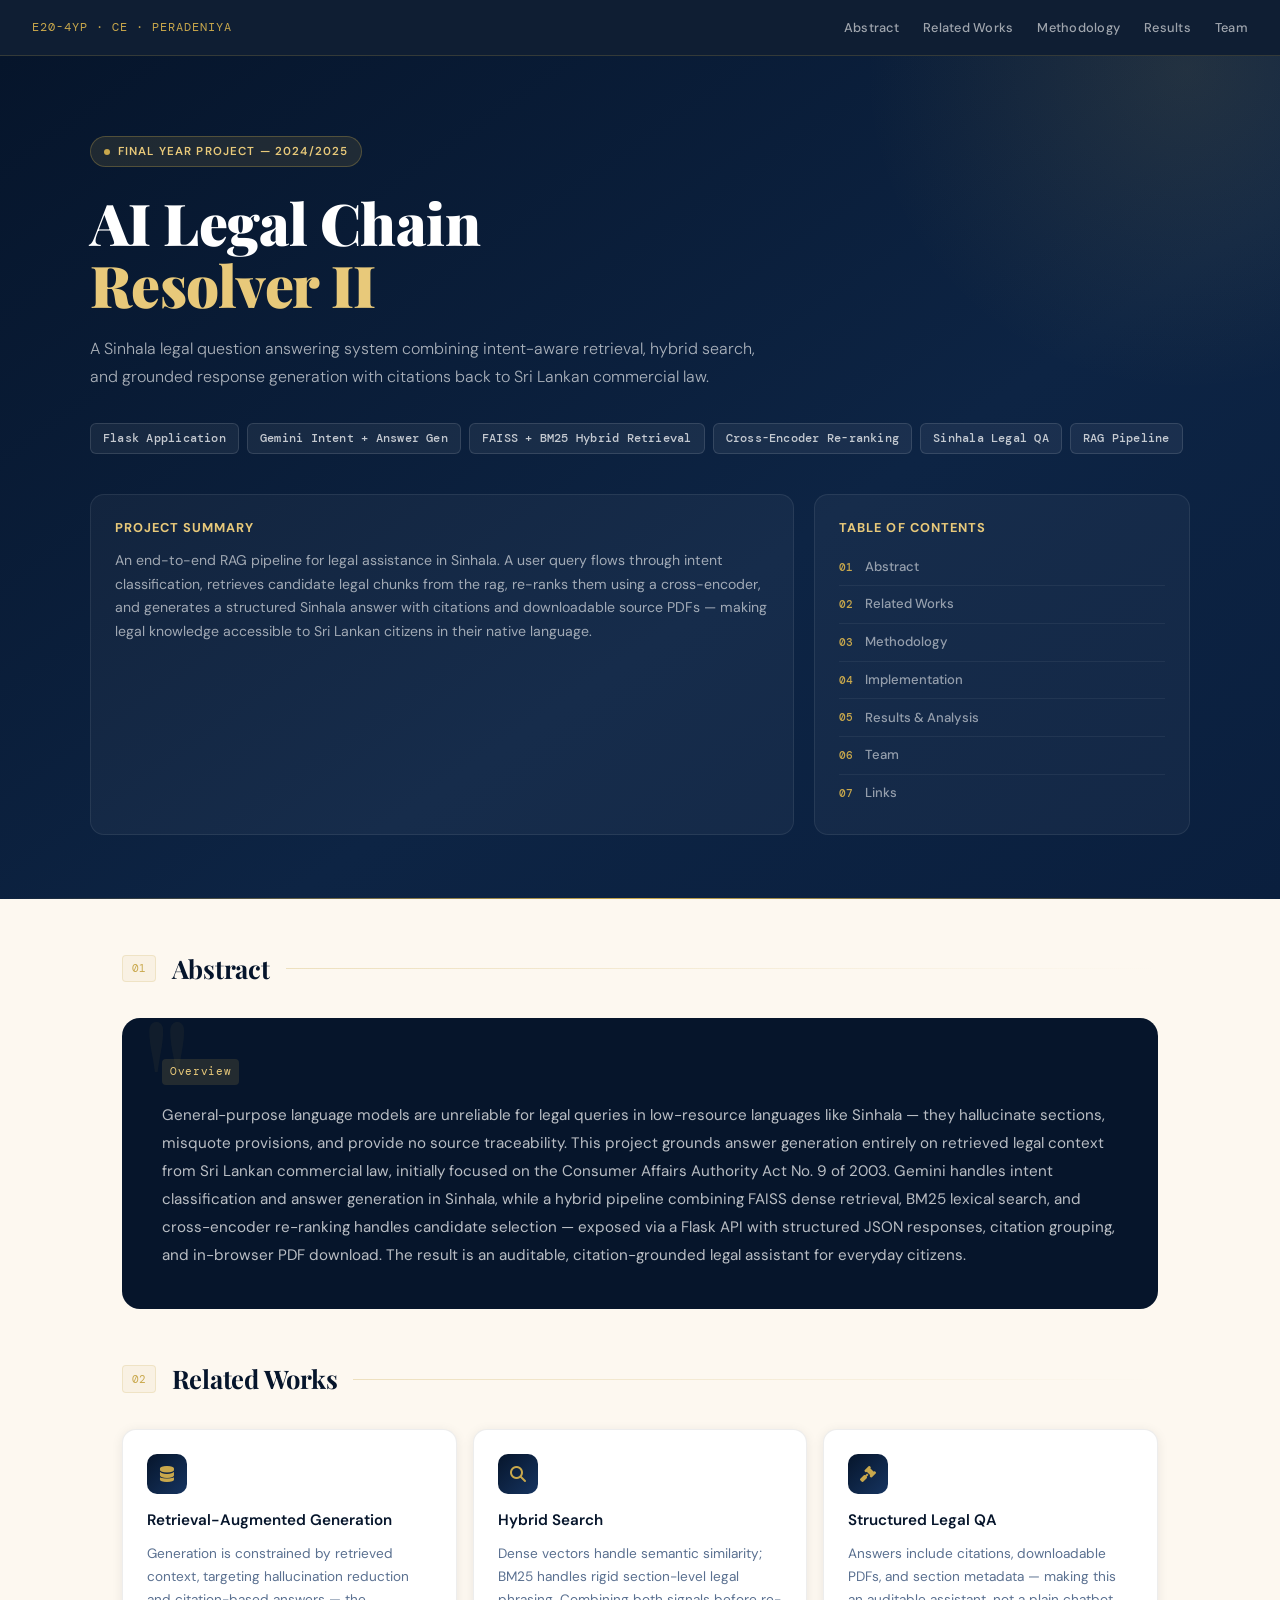
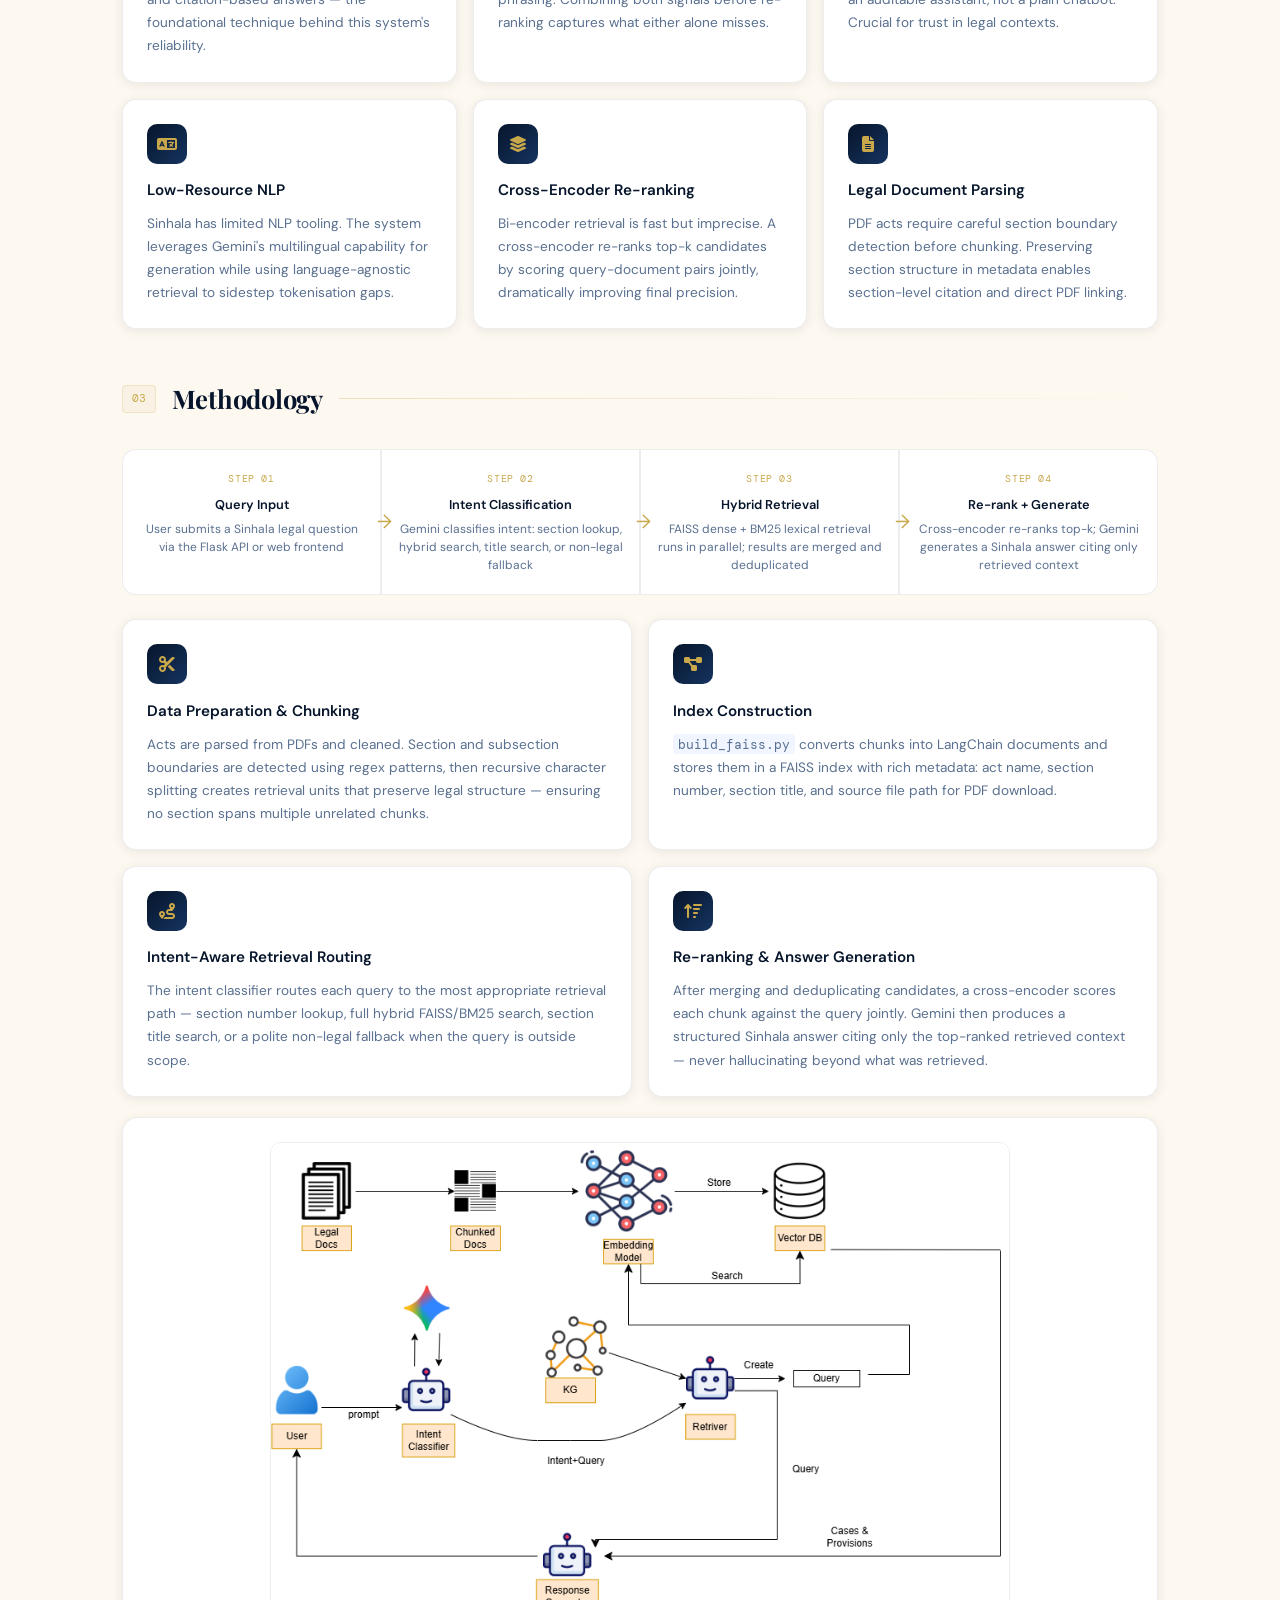
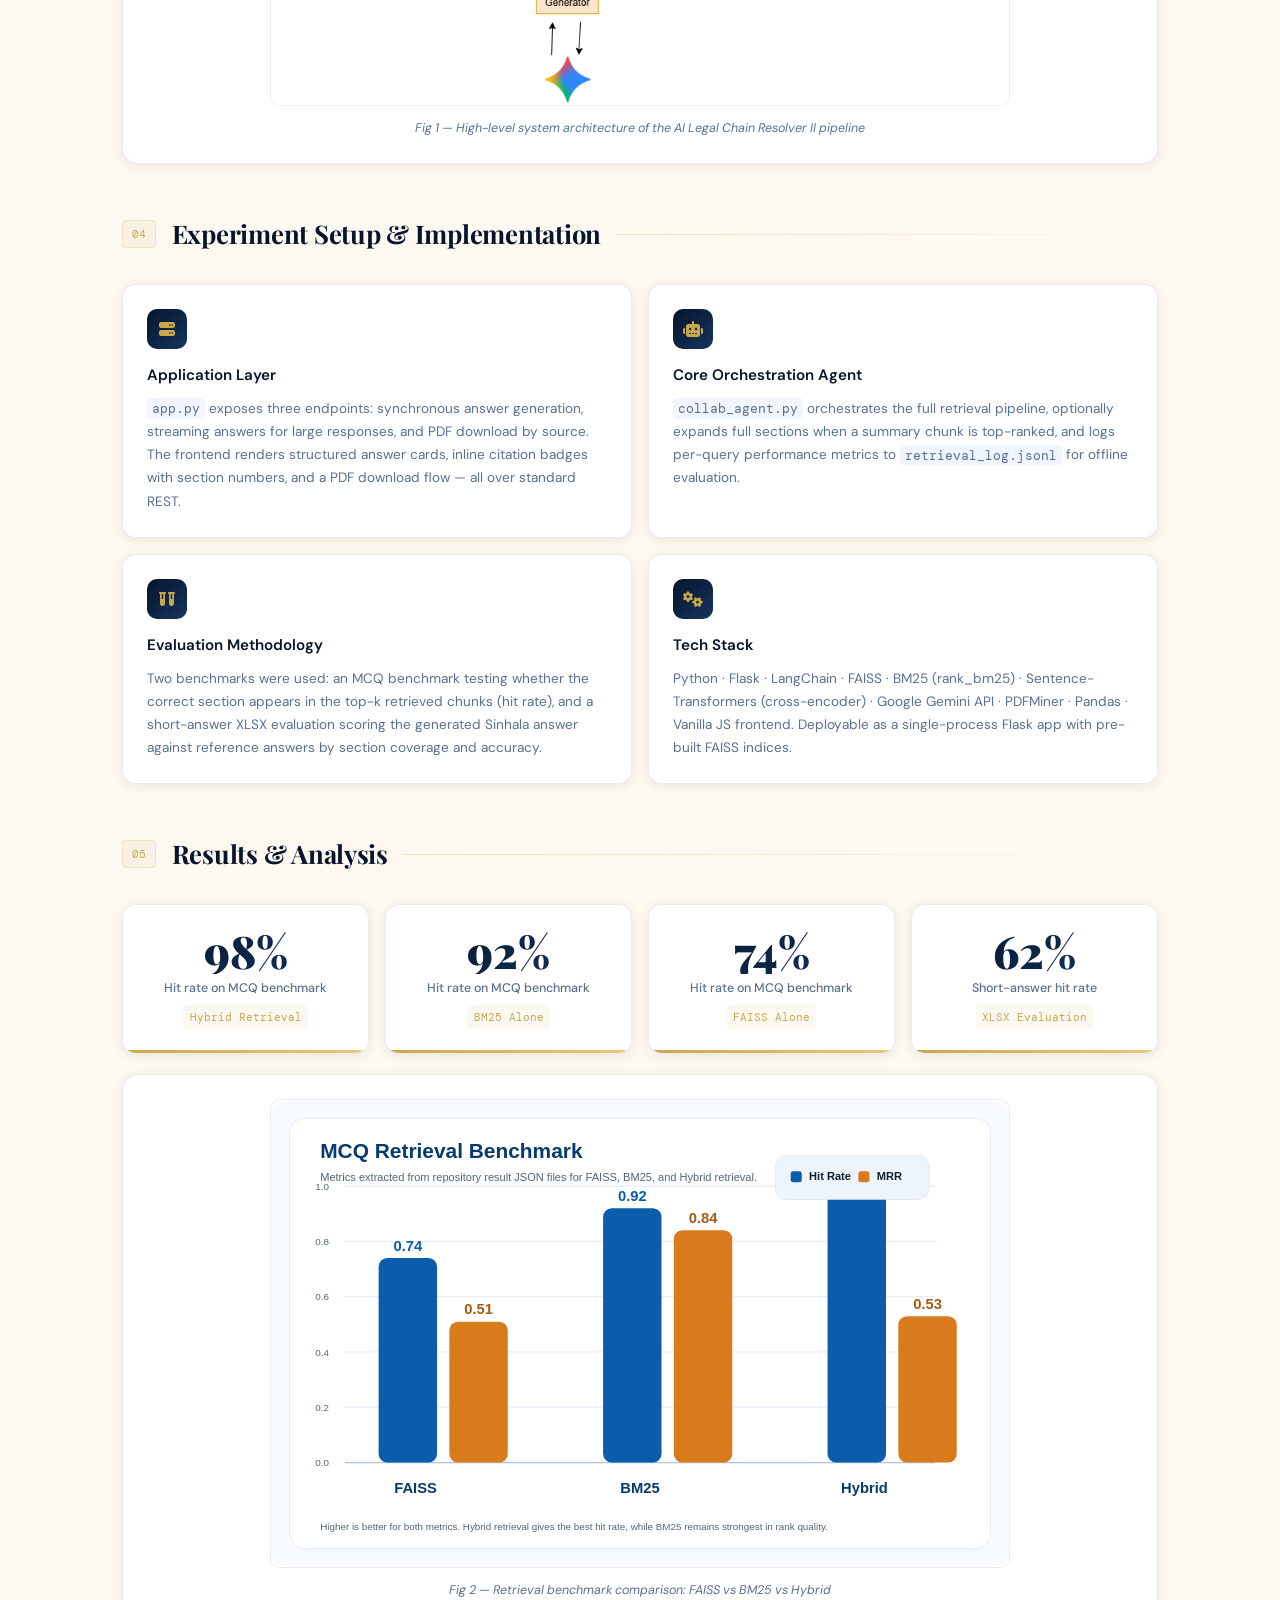
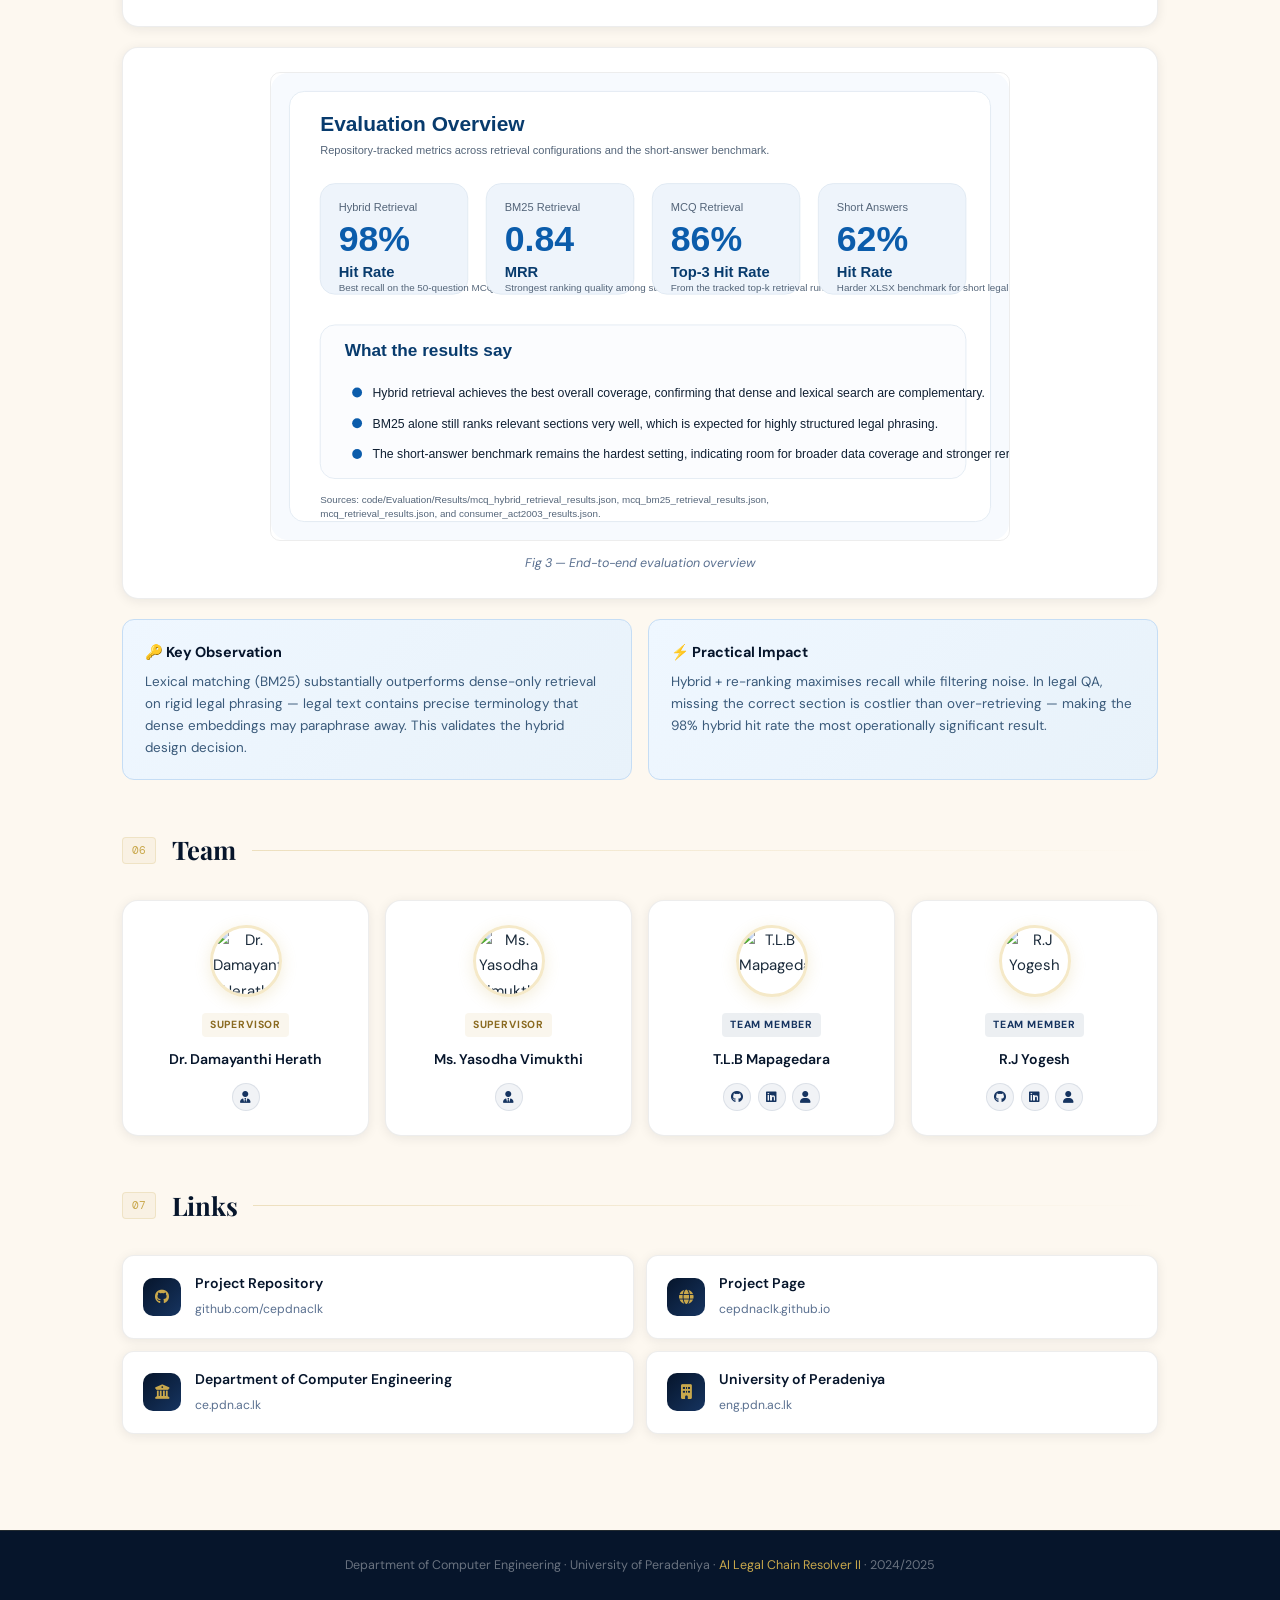
==== commit a79bcd74: "changes in project page" ====
--- a/docs/index.html
+++ b/docs/index.html
@@ -369,8 +369,7 @@
         <h3>Project Summary</h3>
         <p>
           An end-to-end RAG pipeline for legal assistance in Sinhala. A user query flows through
-          intent classification, retrieves candidate legal chunks from the Consumer Affairs Authority
-          Act No. 9 of 2003, re-ranks them using a cross-encoder, and generates a structured Sinhala
+          intent classification, retrieves candidate legal chunks from the rag, re-ranks them using a cross-encoder, and generates a structured Sinhala
           answer with citations and downloadable source PDFs — making legal knowledge accessible to
           Sri Lankan citizens in their native language.
         </p>
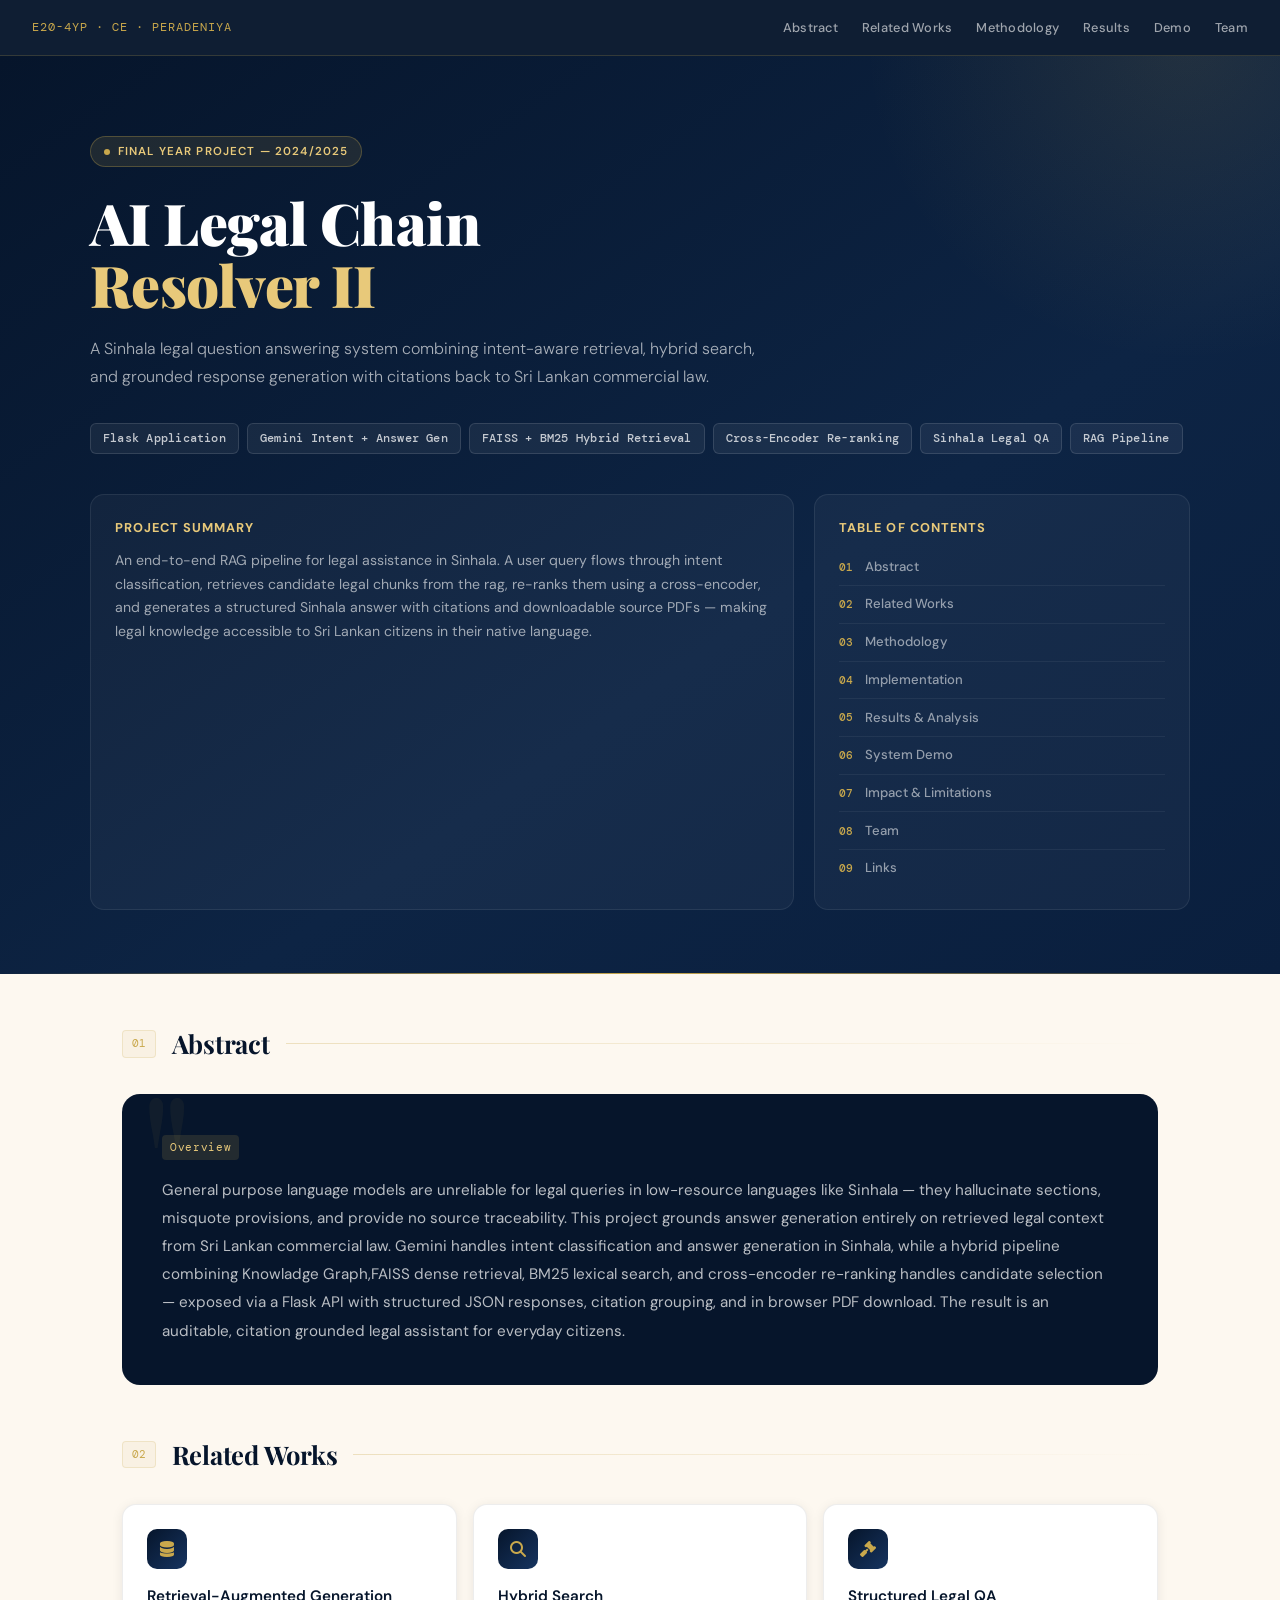
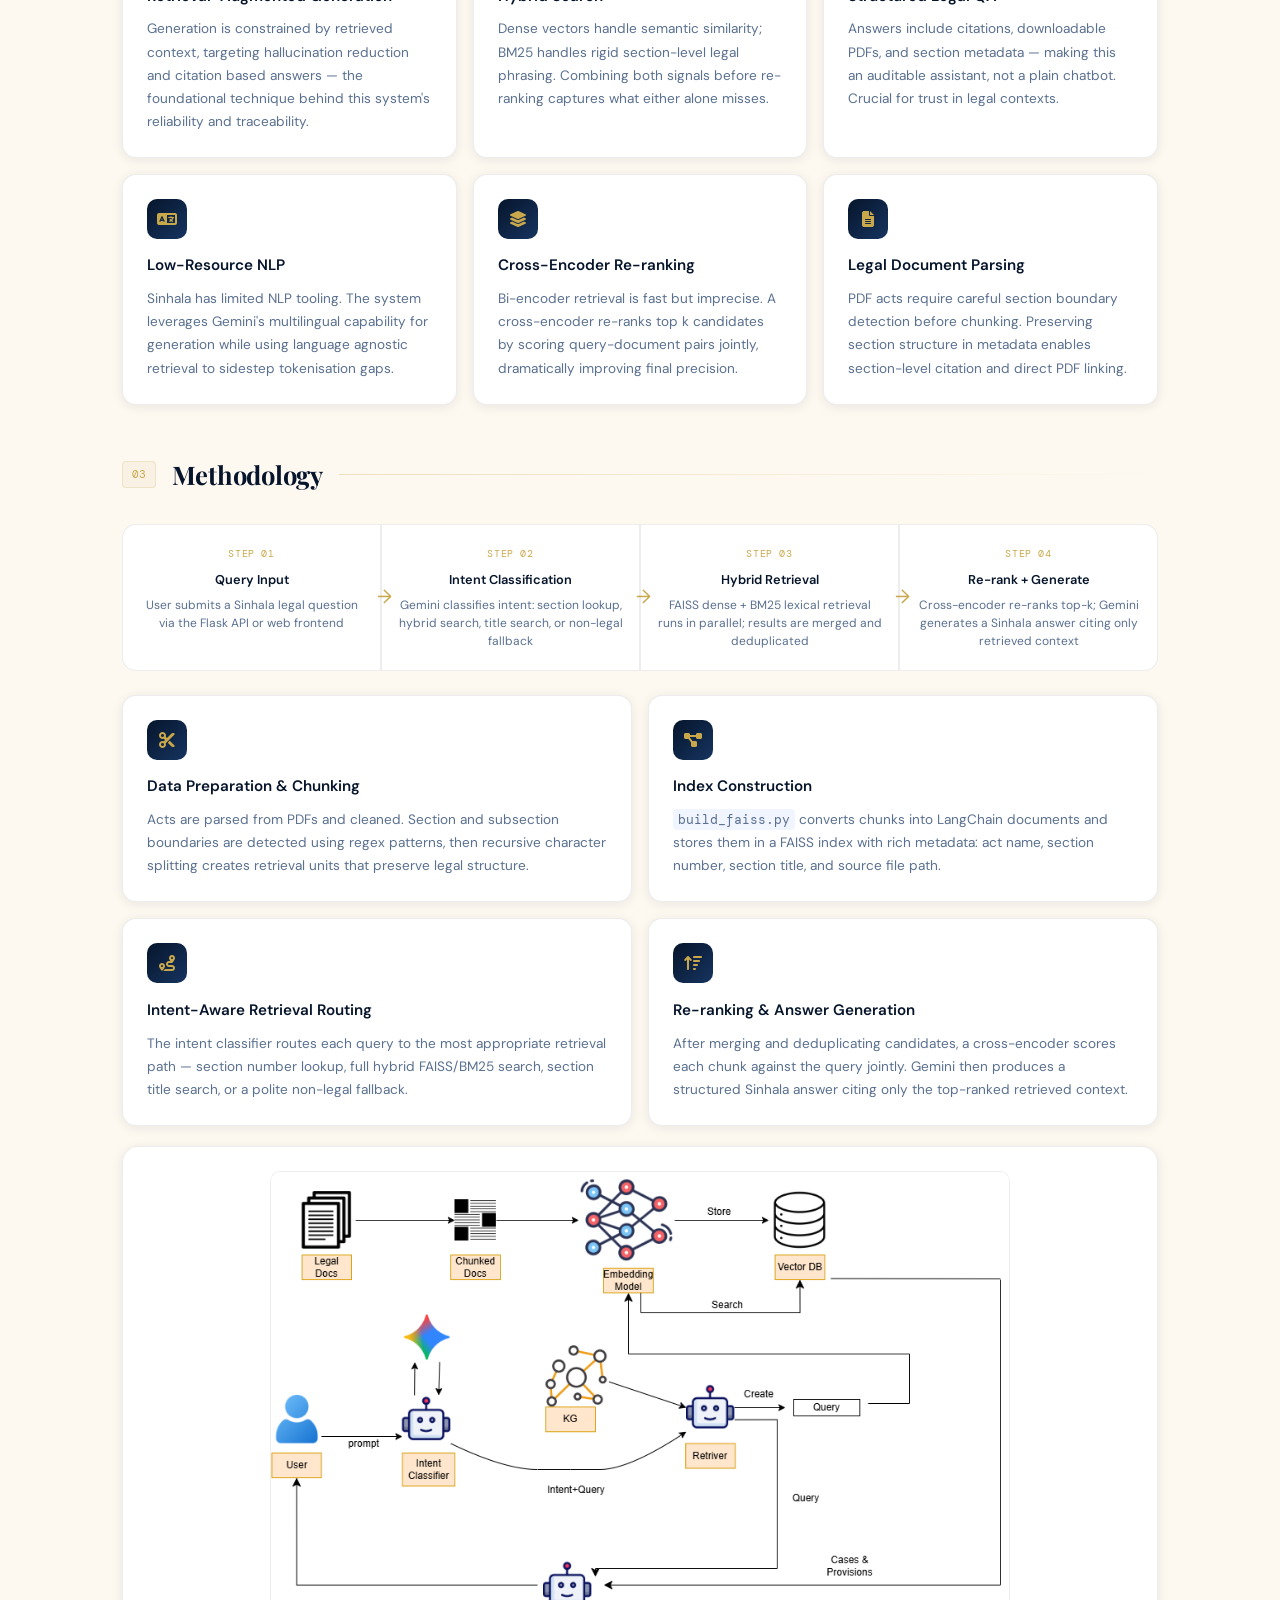
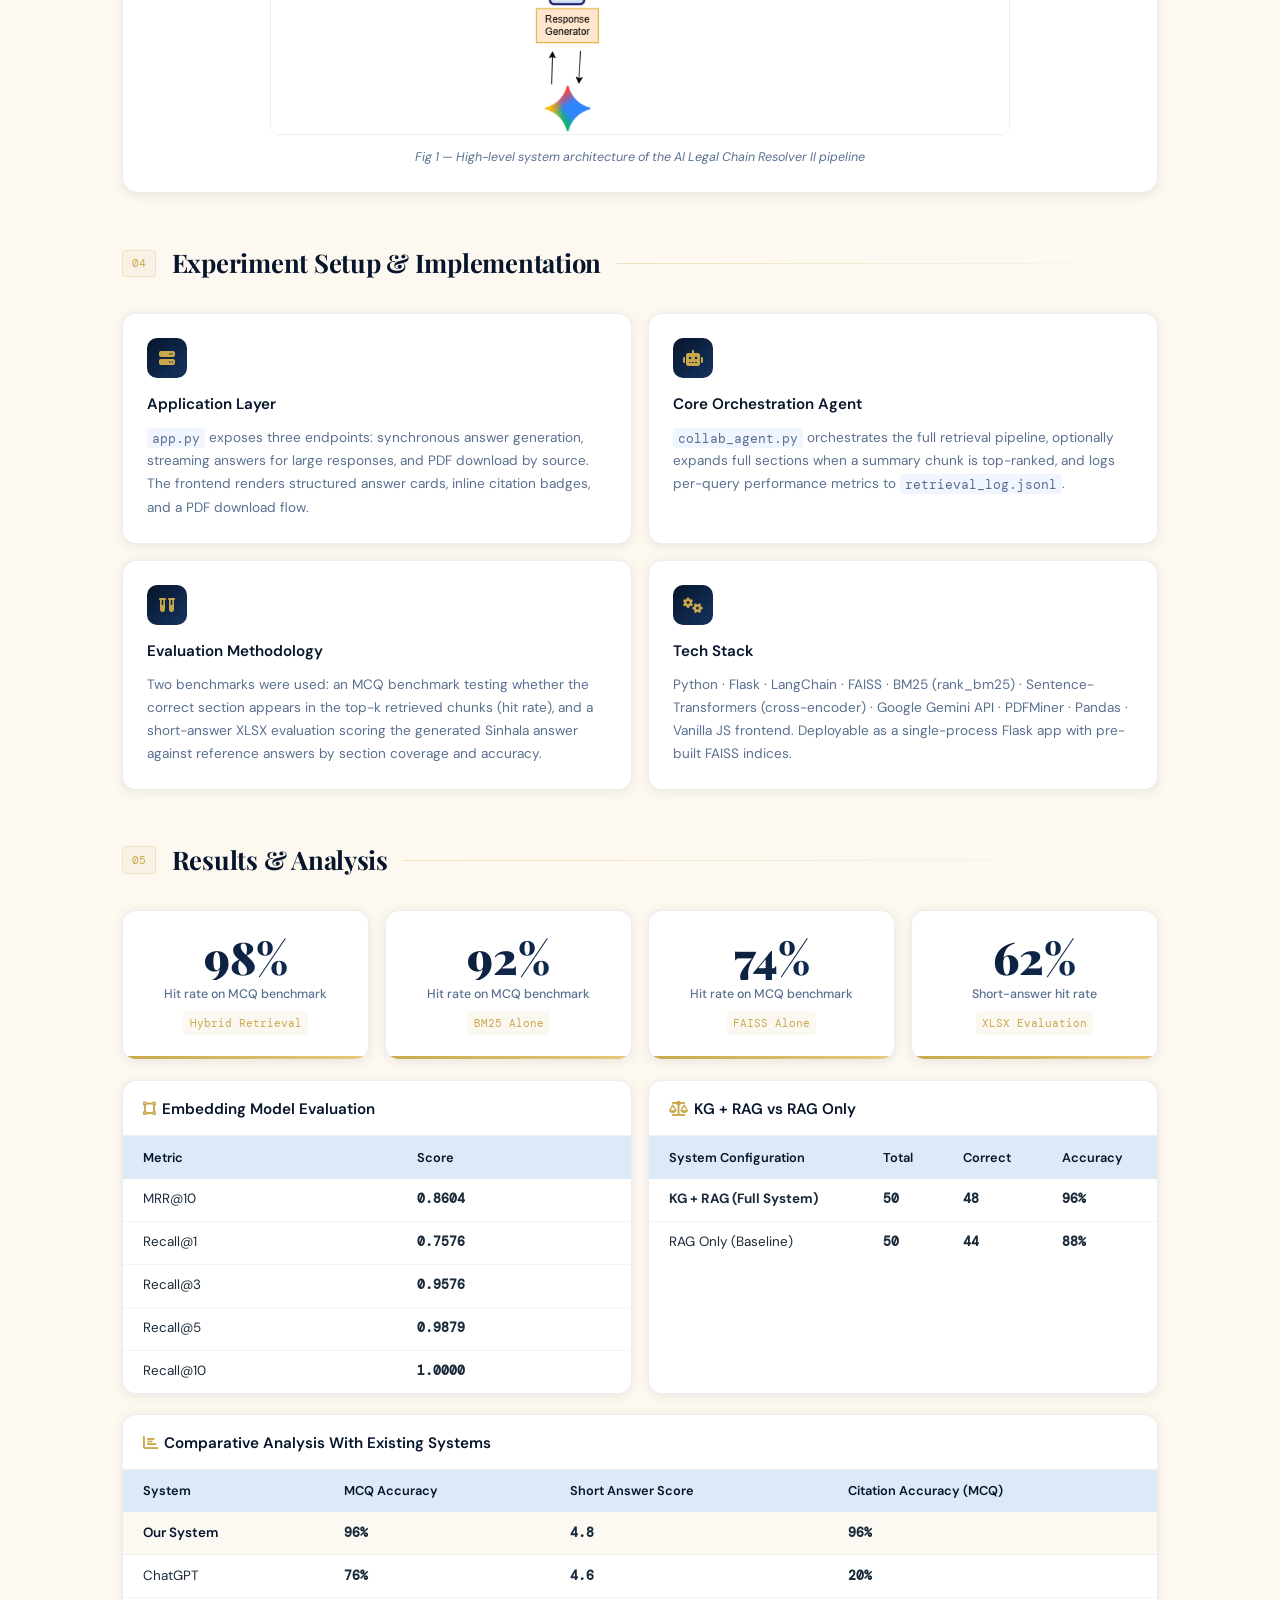
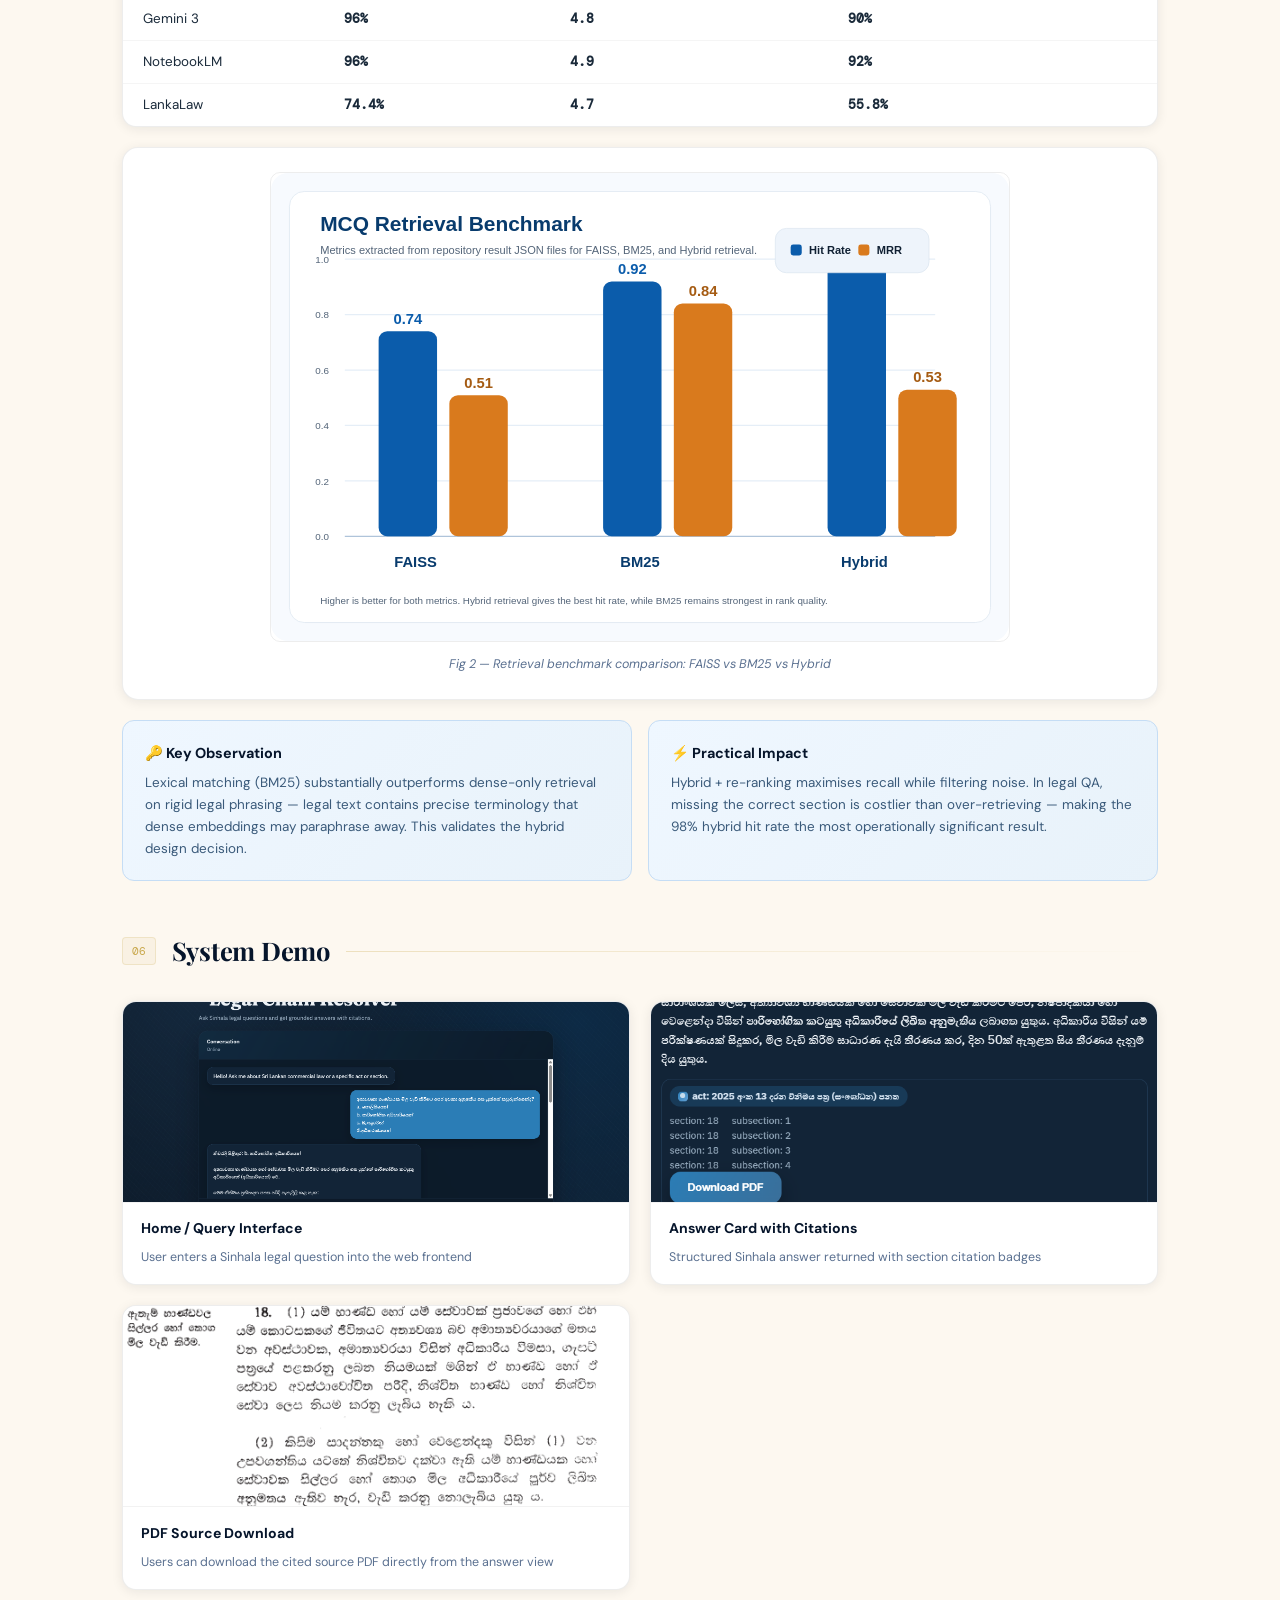
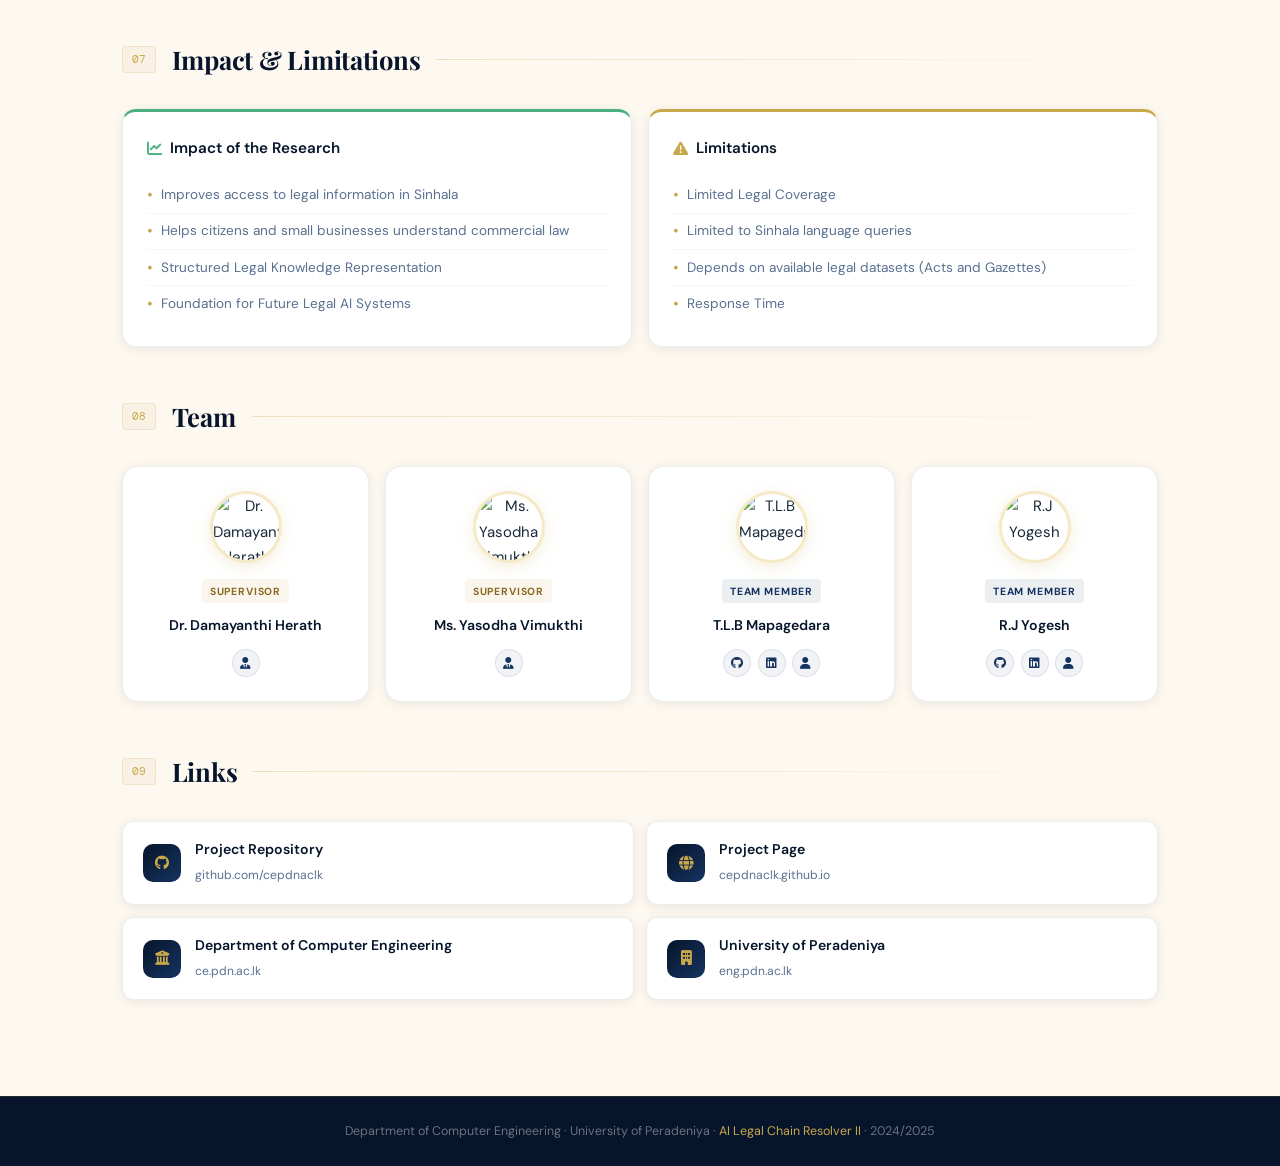
==== commit b0af0737: "Refactor code structure for improved readability and maintainability" ====
--- a/docs/index.html
+++ b/docs/index.html
@@ -38,7 +38,6 @@
     line-height: 1.7;
   }
 
-  /* ── NAV ── */
   nav {
     position: sticky; top: 0; z-index: 100;
     background: rgba(6,21,43,0.96);
@@ -59,7 +58,6 @@
   }
   .nav-links a:hover { color: var(--gold-light); }
 
-  /* ── HERO ── */
   .hero {
     background: linear-gradient(145deg, var(--navy) 0%, var(--navy-mid) 60%, #0a1f3e 100%);
     padding: 5rem 2rem 4rem;
@@ -124,7 +122,6 @@
     font-size: 0.68rem; min-width: 18px;
   }
 
-  /* ── MAIN LAYOUT ── */
   main { max-width: 1100px; margin: 0 auto; padding: 3rem 2rem; }
   section { margin-bottom: 3rem; }
 
@@ -145,7 +142,6 @@
     background: linear-gradient(90deg, rgba(201,168,76,0.3), transparent);
   }
 
-  /* ── CARDS ── */
   .card {
     background: var(--white); border: 1px solid rgba(0,0,0,0.07);
     border-radius: 14px; padding: 1.5rem; box-shadow: var(--shadow-sm);
@@ -164,7 +160,6 @@
   .grid-2 { display: grid; grid-template-columns: repeat(2, 1fr); gap: 1rem; }
   .grid-3 { display: grid; grid-template-columns: repeat(3, 1fr); gap: 1rem; }
 
-  /* ── ABSTRACT ── */
   .abstract-block {
     background: var(--navy); border-radius: 18px; padding: 2.5rem;
     position: relative; overflow: hidden;
@@ -181,7 +176,6 @@
     border-radius: 4px; margin-bottom: 1rem; letter-spacing: 0.06em;
   }
 
-  /* ── METRICS ── */
   .metrics-grid { display: grid; grid-template-columns: repeat(4, 1fr); gap: 1rem; }
   .metric-card {
     background: var(--white); border: 1px solid rgba(0,0,0,0.07);
@@ -205,7 +199,6 @@
     padding: 0.15rem 0.4rem; border-radius: 4px; display: inline-block;
   }
 
-  /* ── ARCHITECTURE FIGURE ── */
   .figure-block {
     background: var(--white); border: 1px solid rgba(0,0,0,0.07);
     border-radius: 16px; padding: 1.5rem; box-shadow: var(--shadow-sm); margin-top: 1.25rem;
@@ -219,7 +212,6 @@
     font-style: italic;
   }
 
-  /* ── RESULT CALLOUTS ── */
   .result-callout {
     background: linear-gradient(135deg, #eff7ff, #e8f2fa);
     border: 1px solid #c5ddf5; border-radius: 12px; padding: 1.25rem 1.4rem;
@@ -227,7 +219,6 @@
   .result-callout strong { display: block; color: var(--navy); font-size: 0.9rem; margin-bottom: 0.4rem; }
   .result-callout p { font-size: 0.84rem; color: #3a5a7a; line-height: 1.65; }
 
-  /* ── PIPELINE STEPS ── */
   .pipeline {
     display: grid; grid-template-columns: repeat(4, 1fr); gap: 0; position: relative;
     margin: 1.5rem 0;
@@ -235,7 +226,6 @@
   .pipeline-step {
     background: var(--white); border: 1px solid rgba(0,0,0,0.07);
     padding: 1.25rem 1rem; position: relative; text-align: center;
-    transition: background 0.2s;
   }
   .pipeline-step:first-child { border-radius: 14px 0 0 14px; }
   .pipeline-step:last-child { border-radius: 0 14px 14px 0; }
@@ -249,6 +239,94 @@
   }
   .pipeline-step h4 { font-size: 0.8rem; color: var(--navy); font-weight: 600; margin-bottom: 0.3rem; }
   .pipeline-step p { font-size: 0.75rem; color: var(--muted); line-height: 1.5; }
+
+  /* ── EVAL TABLE ── */
+  .eval-table-wrap {
+    background: var(--white); border: 1px solid rgba(0,0,0,0.07);
+    border-radius: 14px; overflow: hidden; box-shadow: var(--shadow-sm);
+  }
+  .eval-table-wrap h3 {
+    padding: 1rem 1.25rem 0.75rem;
+    font-size: 0.95rem; font-weight: 600; color: var(--navy);
+    border-bottom: 1px solid rgba(0,0,0,0.06);
+  }
+  .eval-table { width: 100%; border-collapse: collapse; }
+  .eval-table th {
+    background: #dce9f7; color: var(--navy); font-size: 0.8rem;
+    font-weight: 600; padding: 0.65rem 1.25rem; text-align: left;
+  }
+  .eval-table td {
+    padding: 0.6rem 1.25rem; font-size: 0.84rem; color: var(--text);
+    border-bottom: 1px solid rgba(0,0,0,0.04);
+  }
+  .eval-table tr:last-child td { border-bottom: none; }
+  .eval-table tr:hover td { background: #f7fbff; }
+  .score-val { font-family: 'DM Mono', monospace; font-weight: 600; color: var(--navy-light); }
+
+  /* ── COMPARISON TABLE ── */
+  .compare-table { width: 100%; border-collapse: collapse; }
+  .compare-table th {
+    background: #dce9f7; color: var(--navy); font-size: 0.8rem;
+    font-weight: 600; padding: 0.65rem 1.25rem; text-align: left;
+  }
+  .compare-table td {
+    padding: 0.6rem 1.25rem; font-size: 0.84rem; color: var(--text);
+    border-bottom: 1px solid rgba(0,0,0,0.04);
+  }
+  .compare-table tr:last-child td { border-bottom: none; }
+  .compare-table tr:hover td { background: #f7fbff; }
+  .highlight-row td { background: rgba(201,168,76,0.07) !important; font-weight: 600; }
+  .highlight-row td:first-child { color: var(--navy); }
+
+  /* ── IMPACT / LIMITATIONS ── */
+  .impact-grid { display: grid; grid-template-columns: repeat(2, 1fr); gap: 1rem; }
+  .impact-card {
+    background: var(--white); border: 1px solid rgba(0,0,0,0.07);
+    border-radius: 14px; padding: 1.5rem; box-shadow: var(--shadow-sm);
+  }
+  .impact-card h3 {
+    font-size: 0.95rem; font-weight: 600; color: var(--navy);
+    margin-bottom: 1rem; display: flex; align-items: center; gap: 0.5rem;
+  }
+  .impact-card ul { list-style: none; padding: 0; }
+  .impact-card ul li {
+    font-size: 0.85rem; color: var(--muted); line-height: 1.6;
+    padding: 0.4rem 0; border-bottom: 1px solid rgba(0,0,0,0.04);
+    display: flex; align-items: flex-start; gap: 0.5rem;
+  }
+  .impact-card ul li:last-child { border-bottom: none; }
+  .impact-card ul li::before { content: '•'; color: var(--gold); font-size: 1rem; line-height: 1.4; flex-shrink: 0; }
+  .impact-card.green { border-top: 3px solid #4caf82; }
+  .impact-card.amber { border-top: 3px solid #c9a84c; }
+
+  /* ── DEMO SCREENSHOTS ── */
+  .demo-grid { display: grid; grid-template-columns: repeat(2, 1fr); gap: 1.25rem; }
+  .demo-card {
+    background: var(--white); border: 1px solid rgba(0,0,0,0.07);
+    border-radius: 14px; overflow: hidden; box-shadow: var(--shadow-sm);
+    transition: box-shadow 0.2s, transform 0.2s;
+  }
+  .demo-card:hover { box-shadow: var(--shadow-md); transform: translateY(-2px); }
+  .demo-card .demo-img-wrap {
+    background: #f0f4f8; overflow: hidden; height: 200px;
+    display: flex; align-items: center; justify-content: center;
+  }
+  .demo-card .demo-img-wrap img {
+    width: 100%; height: 100%; object-fit: cover;
+  }
+  .demo-placeholder {
+    width: 100%; height: 100%; background: linear-gradient(135deg, #e8eef5, #d5e2ee);
+    display: flex; flex-direction: column; align-items: center; justify-content: center;
+    gap: 0.5rem; color: var(--muted);
+  }
+  .demo-placeholder i { font-size: 2rem; color: #a0b4c8; }
+  .demo-placeholder span { font-size: 0.78rem; }
+  .demo-card .demo-label {
+    padding: 0.9rem 1.1rem;
+    border-top: 1px solid rgba(0,0,0,0.05);
+  }
+  .demo-card .demo-label strong { display: block; font-size: 0.88rem; color: var(--navy); margin-bottom: 0.2rem; }
+  .demo-card .demo-label span { font-size: 0.78rem; color: var(--muted); }
 
   /* ── TEAM ── */
   .team-grid { display: grid; grid-template-columns: repeat(4, 1fr); gap: 1rem; }
@@ -282,7 +360,6 @@
   }
   .social-icon:hover { background: var(--navy); color: var(--gold); }
 
-  /* ── LINKS ── */
   .links-grid { display: grid; grid-template-columns: repeat(2, 1fr); gap: 0.75rem; }
   .link-card {
     display: flex; align-items: center; gap: 0.85rem; padding: 1rem 1.25rem;
@@ -300,7 +377,6 @@
   .link-text strong { display: block; color: var(--navy); font-size: 0.88rem; font-weight: 600; }
   .link-text span { color: var(--muted); font-size: 0.76rem; }
 
-  /* ── FOOTER ── */
   footer {
     background: var(--navy); color: rgba(255,255,255,0.4); text-align: center;
     padding: 1.5rem; font-size: 0.78rem;
@@ -308,19 +384,15 @@
   }
   footer span { color: var(--gold); }
 
-  /* ── RESPONSIVE ── */
   @media (max-width: 900px) {
-    .hero-grid, .grid-2, .grid-3, .metrics-grid, .team-grid { grid-template-columns: 1fr; }
+    .hero-grid, .grid-2, .grid-3, .metrics-grid, .team-grid, .impact-grid, .demo-grid { grid-template-columns: 1fr; }
     .pipeline { grid-template-columns: 1fr 1fr; }
-    .pipeline-step:nth-child(2) { border-radius: 0; }
-    .pipeline-step:nth-child(3) { border-radius: 0; }
     .pipeline-step:nth-child(2)::after { display: none; }
     .links-grid { grid-template-columns: 1fr; }
     nav .nav-links { display: none; }
     h1 { font-size: 2rem; }
   }
 
-  /* ── ANIMATIONS ── */
   @keyframes fadeUp {
     from { opacity: 0; transform: translateY(20px); }
     to { opacity: 1; transform: translateY(0); }
@@ -335,7 +407,6 @@
 </head>
 <body>
 
-<!-- NAV -->
 <nav>
   <span class="nav-brand">e20-4yp · CE · Peradeniya</span>
   <ul class="nav-links">
@@ -343,11 +414,11 @@
     <li><a href="#related-works">Related Works</a></li>
     <li><a href="#methodology">Methodology</a></li>
     <li><a href="#results">Results</a></li>
+    <li><a href="#demo">Demo</a></li>
     <li><a href="#team">Team</a></li>
   </ul>
 </nav>
 
-<!-- HERO -->
 <header class="hero">
   <div class="hero-inner">
     <span class="eyebrow">Final Year Project — 2024/2025</span>
@@ -382,8 +453,10 @@
           <li><a href="#methodology" data-num="03">Methodology</a></li>
           <li><a href="#implementation" data-num="04">Implementation</a></li>
           <li><a href="#results" data-num="05">Results & Analysis</a></li>
-          <li><a href="#team" data-num="06">Team</a></li>
-          <li><a href="#links" data-num="07">Links</a></li>
+          <li><a href="#demo" data-num="06">System Demo</a></li>
+          <li><a href="#impact" data-num="07">Impact & Limitations</a></li>
+          <li><a href="#team" data-num="08">Team</a></li>
+          <li><a href="#links" data-num="09">Links</a></li>
         </ul>
       </div>
     </div>
@@ -402,14 +475,14 @@
     <div class="abstract-block">
       <span class="abstract-tag">Overview</span>
       <p>
-        General-purpose language models are unreliable for legal queries in low-resource languages
+        General purpose language models are unreliable for legal queries in low-resource languages
         like Sinhala — they hallucinate sections, misquote provisions, and provide no source traceability.
         This project grounds answer generation entirely on retrieved legal context from Sri Lankan
-        commercial law, initially focused on the Consumer Affairs Authority Act No. 9 of 2003.
+        commercial law.
         Gemini handles intent classification and answer generation in Sinhala, while a hybrid pipeline
-        combining FAISS dense retrieval, BM25 lexical search, and cross-encoder re-ranking handles
+        combining Knowladge Graph,FAISS dense retrieval, BM25 lexical search, and cross-encoder re-ranking handles
         candidate selection — exposed via a Flask API with structured JSON responses, citation grouping,
-        and in-browser PDF download. The result is an auditable, citation-grounded legal assistant
+        and in browser PDF download. The result is an auditable, citation grounded legal assistant
         for everyday citizens.
       </p>
     </div>
@@ -426,7 +499,7 @@
       <div class="card">
         <div class="card-icon"><i class="fas fa-database"></i></div>
         <h3>Retrieval-Augmented Generation</h3>
-        <p>Generation is constrained by retrieved context, targeting hallucination reduction and citation-based answers — the foundational technique behind this system's reliability.</p>
+        <p>Generation is constrained by retrieved context, targeting hallucination reduction and citation based answers — the foundational technique behind this system's reliability and traceability.</p>
       </div>
       <div class="card">
         <div class="card-icon"><i class="fas fa-search"></i></div>
@@ -441,12 +514,12 @@
       <div class="card">
         <div class="card-icon"><i class="fas fa-language"></i></div>
         <h3>Low-Resource NLP</h3>
-        <p>Sinhala has limited NLP tooling. The system leverages Gemini's multilingual capability for generation while using language-agnostic retrieval to sidestep tokenisation gaps.</p>
+        <p>Sinhala has limited NLP tooling. The system leverages Gemini's multilingual capability for generation while using language agnostic retrieval to sidestep tokenisation gaps.</p>
       </div>
       <div class="card">
         <div class="card-icon"><i class="fas fa-layer-group"></i></div>
         <h3>Cross-Encoder Re-ranking</h3>
-        <p>Bi-encoder retrieval is fast but imprecise. A cross-encoder re-ranks top-k candidates by scoring query-document pairs jointly, dramatically improving final precision.</p>
+        <p>Bi-encoder retrieval is fast but imprecise. A cross-encoder re-ranks top k candidates by scoring query-document pairs jointly, dramatically improving final precision.</p>
       </div>
       <div class="card">
         <div class="card-icon"><i class="fas fa-file-alt"></i></div>
@@ -491,38 +564,22 @@
       <div class="card">
         <div class="card-icon"><i class="fas fa-cut"></i></div>
         <h3>Data Preparation & Chunking</h3>
-        <p>
-          Acts are parsed from PDFs and cleaned. Section and subsection boundaries are detected
-          using regex patterns, then recursive character splitting creates retrieval units that
-          preserve legal structure — ensuring no section spans multiple unrelated chunks.
-        </p>
+        <p>Acts are parsed from PDFs and cleaned. Section and subsection boundaries are detected using regex patterns, then recursive character splitting creates retrieval units that preserve legal structure.</p>
       </div>
       <div class="card">
         <div class="card-icon"><i class="fas fa-project-diagram"></i></div>
         <h3>Index Construction</h3>
-        <p>
-          <code style="background:#f0f5ff;padding:0.1rem 0.3rem;border-radius:4px;font-family:'DM Mono',monospace;font-size:0.8rem;">build_faiss.py</code>
-          converts chunks into LangChain documents and stores them in a FAISS index with rich metadata:
-          act name, section number, section title, and source file path for PDF download.
-        </p>
+        <p><code style="background:#f0f5ff;padding:0.1rem 0.3rem;border-radius:4px;font-family:'DM Mono',monospace;font-size:0.8rem;">build_faiss.py</code> converts chunks into LangChain documents and stores them in a FAISS index with rich metadata: act name, section number, section title, and source file path.</p>
       </div>
       <div class="card">
         <div class="card-icon"><i class="fas fa-route"></i></div>
         <h3>Intent-Aware Retrieval Routing</h3>
-        <p>
-          The intent classifier routes each query to the most appropriate retrieval path —
-          section number lookup, full hybrid FAISS/BM25 search, section title search, or
-          a polite non-legal fallback when the query is outside scope.
-        </p>
+        <p>The intent classifier routes each query to the most appropriate retrieval path — section number lookup, full hybrid FAISS/BM25 search, section title search, or a polite non-legal fallback.</p>
       </div>
       <div class="card">
         <div class="card-icon"><i class="fas fa-sort-amount-up"></i></div>
         <h3>Re-ranking & Answer Generation</h3>
-        <p>
-          After merging and deduplicating candidates, a cross-encoder scores each chunk against
-          the query jointly. Gemini then produces a structured Sinhala answer citing only the
-          top-ranked retrieved context — never hallucinating beyond what was retrieved.
-        </p>
+        <p>After merging and deduplicating candidates, a cross-encoder scores each chunk against the query jointly. Gemini then produces a structured Sinhala answer citing only the top-ranked retrieved context.</p>
       </div>
     </div>
 
@@ -543,41 +600,22 @@
       <div class="card">
         <div class="card-icon"><i class="fas fa-server"></i></div>
         <h3>Application Layer</h3>
-        <p>
-          <code style="background:#f0f5ff;padding:0.1rem 0.3rem;border-radius:4px;font-family:'DM Mono',monospace;font-size:0.8rem;">app.py</code>
-          exposes three endpoints: synchronous answer generation, streaming answers for large responses,
-          and PDF download by source. The frontend renders structured answer cards, inline citation
-          badges with section numbers, and a PDF download flow — all over standard REST.
-        </p>
+        <p><code style="background:#f0f5ff;padding:0.1rem 0.3rem;border-radius:4px;font-family:'DM Mono',monospace;font-size:0.8rem;">app.py</code> exposes three endpoints: synchronous answer generation, streaming answers for large responses, and PDF download by source. The frontend renders structured answer cards, inline citation badges, and a PDF download flow.</p>
       </div>
       <div class="card">
         <div class="card-icon"><i class="fas fa-robot"></i></div>
         <h3>Core Orchestration Agent</h3>
-        <p>
-          <code style="background:#f0f5ff;padding:0.1rem 0.3rem;border-radius:4px;font-family:'DM Mono',monospace;font-size:0.8rem;">collab_agent.py</code>
-          orchestrates the full retrieval pipeline, optionally expands full sections when a summary
-          chunk is top-ranked, and logs per-query performance metrics to
-          <code style="background:#f0f5ff;padding:0.1rem 0.3rem;border-radius:4px;font-family:'DM Mono',monospace;font-size:0.8rem;">retrieval_log.jsonl</code>
-          for offline evaluation.
-        </p>
+        <p><code style="background:#f0f5ff;padding:0.1rem 0.3rem;border-radius:4px;font-family:'DM Mono',monospace;font-size:0.8rem;">collab_agent.py</code> orchestrates the full retrieval pipeline, optionally expands full sections when a summary chunk is top-ranked, and logs per-query performance metrics to <code style="background:#f0f5ff;padding:0.1rem 0.3rem;border-radius:4px;font-family:'DM Mono',monospace;font-size:0.8rem;">retrieval_log.jsonl</code>.</p>
       </div>
       <div class="card">
         <div class="card-icon"><i class="fas fa-vials"></i></div>
         <h3>Evaluation Methodology</h3>
-        <p>
-          Two benchmarks were used: an MCQ benchmark testing whether the correct section appears
-          in the top-k retrieved chunks (hit rate), and a short-answer XLSX evaluation scoring
-          the generated Sinhala answer against reference answers by section coverage and accuracy.
-        </p>
+        <p>Two benchmarks were used: an MCQ benchmark testing whether the correct section appears in the top-k retrieved chunks (hit rate), and a short-answer XLSX evaluation scoring the generated Sinhala answer against reference answers by section coverage and accuracy.</p>
       </div>
       <div class="card">
         <div class="card-icon"><i class="fas fa-cogs"></i></div>
         <h3>Tech Stack</h3>
-        <p>
-          Python · Flask · LangChain · FAISS · BM25 (rank_bm25) · Sentence-Transformers
-          (cross-encoder) · Google Gemini API · PDFMiner · Pandas · Vanilla JS frontend.
-          Deployable as a single-process Flask app with pre-built FAISS indices.
-        </p>
+        <p>Python · Flask · LangChain · FAISS · BM25 (rank_bm25) · Sentence-Transformers (cross-encoder) · Google Gemini API · PDFMiner · Pandas · Vanilla JS frontend. Deployable as a single-process Flask app with pre-built FAISS indices.</p>
       </div>
     </div>
   </section>
@@ -590,6 +628,7 @@
       <div class="section-line"></div>
     </div>
 
+    <!-- Top-line metrics -->
     <div class="metrics-grid">
       <div class="metric-card">
         <div class="num">98%</div>
@@ -613,31 +652,172 @@
       </div>
     </div>
 
+    <!-- Embedding Model Evaluation + KG vs RAG side by side -->
+    <div class="grid-2" style="margin-top: 1.25rem;">
+      <div class="eval-table-wrap">
+        <h3><i class="fas fa-vector-square" style="color:var(--gold);margin-right:0.4rem;"></i>Embedding Model Evaluation</h3>
+        <table class="eval-table">
+          <thead>
+            <tr><th>Metric</th><th>Score</th></tr>
+          </thead>
+          <tbody>
+            <tr><td>MRR@10</td><td class="score-val">0.8604</td></tr>
+            <tr><td>Recall@1</td><td class="score-val">0.7576</td></tr>
+            <tr><td>Recall@3</td><td class="score-val">0.9576</td></tr>
+            <tr><td>Recall@5</td><td class="score-val">0.9879</td></tr>
+            <tr><td>Recall@10</td><td class="score-val">1.0000</td></tr>
+          </tbody>
+        </table>
+      </div>
+      <div class="eval-table-wrap">
+        <h3><i class="fas fa-balance-scale" style="color:var(--gold);margin-right:0.4rem;"></i>KG + RAG vs RAG Only</h3>
+        <table class="eval-table">
+          <thead>
+            <tr><th>System Configuration</th><th>Total</th><th>Correct</th><th>Accuracy</th></tr>
+          </thead>
+          <tbody>
+            <tr><td><strong>KG + RAG (Full System)</strong></td><td class="score-val">50</td><td class="score-val">48</td><td class="score-val">96%</td></tr>
+            <tr><td>RAG Only (Baseline)</td><td class="score-val">50</td><td class="score-val">44</td><td class="score-val">88%</td></tr>
+          </tbody>
+        </table>
+      </div>
+    </div>
+
+    <!-- Comparative Analysis -->
+    <div class="eval-table-wrap" style="margin-top: 1.25rem;">
+      <h3><i class="fas fa-chart-bar" style="color:var(--gold);margin-right:0.4rem;"></i>Comparative Analysis With Existing Systems</h3>
+      <table class="compare-table">
+        <thead>
+          <tr>
+            <th>System</th>
+            <th>MCQ Accuracy</th>
+            <th>Short Answer Score</th>
+            <th>Citation Accuracy (MCQ)</th>
+          </tr>
+        </thead>
+        <tbody>
+          <tr class="highlight-row">
+            <td>Our System</td>
+            <td class="score-val">96%</td>
+            <td class="score-val">4.8</td>
+            <td class="score-val">96%</td>
+          </tr>
+          <tr>
+            <td>ChatGPT</td>
+            <td class="score-val">76%</td>
+            <td class="score-val">4.6</td>
+            <td class="score-val">20%</td>
+          </tr>
+          <tr>
+            <td>Gemini 3</td>
+            <td class="score-val">96%</td>
+            <td class="score-val">4.8</td>
+            <td class="score-val">90%</td>
+          </tr>
+          <tr>
+            <td>NotebookLM</td>
+            <td class="score-val">96%</td>
+            <td class="score-val">4.9</td>
+            <td class="score-val">92%</td>
+          </tr>
+          <tr>
+            <td>LankaLaw</td>
+            <td class="score-val">74.4%</td>
+            <td class="score-val">4.7</td>
+            <td class="score-val">55.8%</td>
+          </tr>
+        </tbody>
+      </table>
+    </div>
+
     <figure class="figure-block">
       <img src="./images/retrieval-benchmark.svg" alt="Retrieval benchmark comparison" loading="lazy" />
       <figcaption>Fig 2 — Retrieval benchmark comparison: FAISS vs BM25 vs Hybrid</figcaption>
     </figure>
-    <figure class="figure-block">
-      <img src="./images/evaluation-overview.svg" alt="Evaluation overview" loading="lazy" />
-      <figcaption>Fig 3 — End-to-end evaluation overview</figcaption>
-    </figure>
 
     <div class="grid-2" style="margin-top: 1.25rem;">
       <div class="result-callout">
         <strong>🔑 Key Observation</strong>
-        <p>
-          Lexical matching (BM25) substantially outperforms dense-only retrieval on rigid legal
-          phrasing — legal text contains precise terminology that dense embeddings may paraphrase
-          away. This validates the hybrid design decision.
-        </p>
+        <p>Lexical matching (BM25) substantially outperforms dense-only retrieval on rigid legal phrasing — legal text contains precise terminology that dense embeddings may paraphrase away. This validates the hybrid design decision.</p>
       </div>
       <div class="result-callout">
         <strong>⚡ Practical Impact</strong>
-        <p>
-          Hybrid + re-ranking maximises recall while filtering noise. In legal QA, missing the
-          correct section is costlier than over-retrieving — making the 98% hybrid hit rate the
-          most operationally significant result.
-        </p>
+        <p>Hybrid + re-ranking maximises recall while filtering noise. In legal QA, missing the correct section is costlier than over-retrieving — making the 98% hybrid hit rate the most operationally significant result.</p>
+      </div>
+    </div>
+  </section>
+
+  <!-- SYSTEM DEMO -->
+  <section id="demo">
+    <div class="section-header">
+      <span class="section-num">06</span>
+      <h2>System Demo</h2>
+      <div class="section-line"></div>
+    </div>
+    <div class="demo-grid">
+      <div class="demo-card">
+        <div class="demo-img-wrap">
+          <div class="demo-placeholder">
+            <img src="./images/screenshot-home.png" alt="Screenshot of the web frontend with a Sinhala legal question input" loading="lazy" />
+          </div>
+        </div>
+        <div class="demo-label">
+          <strong>Home / Query Interface</strong>
+          <span>User enters a Sinhala legal question into the web frontend</span>
+        </div>
+      </div>
+      <div class="demo-card">
+        <div class="demo-img-wrap">
+          <div class="demo-placeholder">
+            <img src="./images/screenshot-answer.png" alt="Screenshot of the generated answer card with citations and PDF download option" loading="lazy" />
+          </div>
+        </div>
+        <div class="demo-label">
+          <strong>Answer Card with Citations</strong>
+          <span>Structured Sinhala answer returned with section citation badges</span>
+        </div>
+      </div>
+      <div class="demo-card">
+        <div class="demo-img-wrap">
+          <div class="demo-placeholder">
+            <img src="./images/screenshot-pdf.png" alt="Screenshot of the PDF source download option" loading="lazy" />
+          </div>
+        </div>
+        <div class="demo-label">
+          <strong>PDF Source Download</strong>
+          <span>Users can download the cited source PDF directly from the answer view</span>
+        </div>
+      </div>
+      
+    </div>
+    
+  </section>
+
+  <!-- IMPACT & LIMITATIONS -->
+  <section id="impact">
+    <div class="section-header">
+      <span class="section-num">07</span>
+      <h2>Impact & Limitations</h2>
+      <div class="section-line"></div>
+    </div>
+    <div class="impact-grid">
+      <div class="impact-card green">
+        <h3><i class="fas fa-chart-line" style="color:#4caf82;"></i> Impact of the Research</h3>
+        <ul>
+          <li>Improves access to legal information in Sinhala</li>
+          <li>Helps citizens and small businesses understand commercial law</li>
+          <li>Structured Legal Knowledge Representation</li>
+          <li>Foundation for Future Legal AI Systems</li>
+        </ul>
+      </div>
+      <div class="impact-card amber">
+        <h3><i class="fas fa-exclamation-triangle" style="color:var(--gold);"></i> Limitations</h3>
+        <ul>
+          <li>Limited Legal Coverage</li>
+          <li>Limited to Sinhala language queries</li>
+          <li>Depends on available legal datasets (Acts and Gazettes)</li>
+          <li>Response Time</li>
+        </ul>
       </div>
     </div>
   </section>
@@ -645,30 +825,27 @@
   <!-- TEAM -->
   <section id="team">
     <div class="section-header">
-      <span class="section-num">06</span>
+      <span class="section-num">08</span>
       <h2>Team</h2>
       <div class="section-line"></div>
     </div>
     <div class="team-grid">
-
       <div class="team-card">
         <img src="https://people.ce.pdn.ac.lk/images/staff/academic-staff/damayanthi-herath.jpg" alt="Dr. Damayanthi Herath" class="team-photo" loading="lazy" />
         <span class="supervisor-badge">Supervisor</span>
         <p class="name">Dr. Damayanthi Herath</p>
         <div class="social-links">
-          <a href="https://people.ce.pdn.ac.lk/staff/academic/damayanthi-herath/" target="_blank" rel="noopener" class="social-icon" title="Profile"><i class="fas fa-user-tie"></i></a>
-        </div>
-      </div>
-
+          <a href="https://people.ce.pdn.ac.lk/staff/academic/damayanthi-herath/" target="_blank" rel="noopener" class="social-icon"><i class="fas fa-user-tie"></i></a>
+        </div>
+      </div>
       <div class="team-card">
         <img src="https://people.ce.pdn.ac.lk/images/staff/academic-staff/yasodha-vimukthi.jpeg" alt="Ms. Yasodha Vimukthi" class="team-photo" loading="lazy" />
         <span class="supervisor-badge">Supervisor</span>
         <p class="name">Ms. Yasodha Vimukthi</p>
         <div class="social-links">
-          <a href="https://people.ce.pdn.ac.lk/staff/academic/yasodha-vimukthi/" target="_blank" rel="noopener" class="social-icon" title="Profile"><i class="fas fa-user-tie"></i></a>
-        </div>
-      </div>
-
+          <a href="https://people.ce.pdn.ac.lk/staff/academic/yasodha-vimukthi/" target="_blank" rel="noopener" class="social-icon"><i class="fas fa-user-tie"></i></a>
+        </div>
+      </div>
       <div class="team-card">
         <img src="https://avatars.githubusercontent.com/u/150885177?v=4" alt="T.L.B Mapagedara" class="team-photo" loading="lazy" />
         <span class="member-badge">Team Member</span>
@@ -679,7 +856,6 @@
           <a href="https://people.ce.pdn.ac.lk/students/e20/248/" target="_blank" rel="noopener" class="social-icon"><i class="fas fa-user"></i></a>
         </div>
       </div>
-
       <div class="team-card">
         <img src="https://people.ce.pdn.ac.lk/images/students/e20/e20453.jpg" alt="R.J Yogesh" class="team-photo" loading="lazy" />
         <span class="member-badge">Team Member</span>
@@ -690,14 +866,13 @@
           <a href="https://people.ce.pdn.ac.lk/students/e20/453/" target="_blank" rel="noopener" class="social-icon"><i class="fas fa-user"></i></a>
         </div>
       </div>
-
     </div>
   </section>
 
   <!-- LINKS -->
   <section id="links">
     <div class="section-header">
-      <span class="section-num">07</span>
+      <span class="section-num">09</span>
       <h2>Links</h2>
       <div class="section-line"></div>
     </div>
